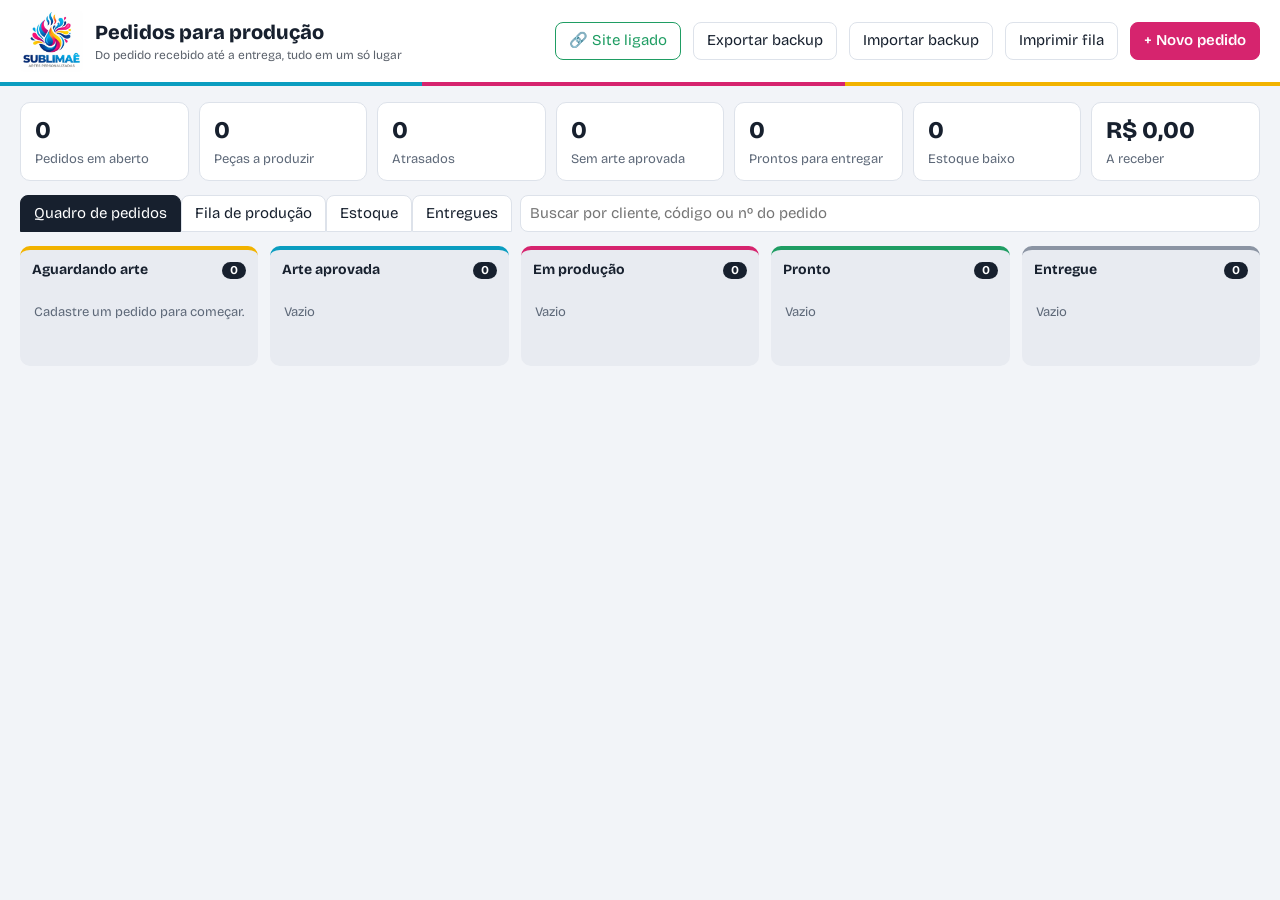
==== sublimae-producao.html @ 33b92697 "Add files via upload" ====
<!DOCTYPE html>
<html lang="pt-BR">
<head>
<meta charset="utf-8">
<meta name="viewport" content="width=device-width, initial-scale=1">
<title>Sublimaê • Pedidos para produção</title>
<link href="https://fonts.googleapis.com/css2?family=Bricolage+Grotesque:wght@400;600;800&display=swap" rel="stylesheet">
<style>
:root{--ink:#17202e;--mut:#5d6878;--bg:#f2f4f8;--card:#fff;--line:#dde2ea;--mag:#d6246e;--cya:#0b9dc0;--yel:#f2b300;--grn:#1f9d63;--red:#d33a2c;--r:10px}
*{box-sizing:border-box}
body{margin:0;font:15px/1.45 "Bricolage Grotesque",system-ui,sans-serif;background:var(--bg);color:var(--ink)}
header{background:#fff;color:var(--ink);padding:10px 20px;display:flex;flex-wrap:wrap;gap:12px;align-items:center;border-bottom:4px solid;border-image:linear-gradient(90deg,var(--cya) 33%,var(--mag) 33% 66%,var(--yel) 66%) 1}
header h1{margin:0;font-size:20px;font-weight:800;flex:1;min-width:200px}
header h1 small{display:block;font-weight:400;font-size:12px;opacity:.7}
button,.btn{font:inherit;cursor:pointer;border:1px solid var(--line);background:#fff;color:var(--ink);border-radius:8px;padding:7px 13px}
button:hover{border-color:var(--ink)}
button:focus-visible,input:focus-visible,select:focus-visible,textarea:focus-visible{outline:2px solid var(--cya);outline-offset:1px}
.pri{background:var(--mag);border-color:var(--mag);color:#fff;font-weight:600}
.pri:hover{background:#b81c5c;border-color:#b81c5c}
main{max-width:1400px;margin:0 auto;padding:16px 20px 60px}
.stats{display:grid;grid-template-columns:repeat(auto-fit,minmax(150px,1fr));gap:10px;margin-bottom:14px}
.stat{background:var(--card);border:1px solid var(--line);border-radius:var(--r);padding:10px 14px}
.stat b{display:block;font-size:24px;font-weight:800}.stat span{color:var(--mut);font-size:13px}
.stat.warn b{color:var(--red)}
.bar{display:flex;flex-wrap:wrap;gap:8px;align-items:center;margin-bottom:14px}
.tabs button{border-radius:8px 8px 0 0}.tabs button.on{background:var(--ink);color:#fff;border-color:var(--ink)}
.bar input[type=search]{flex:1;min-width:180px}
input,select,textarea{font:inherit;padding:7px 9px;border:1px solid var(--line);border-radius:8px;background:#fff;color:var(--ink);width:100%}
.board{display:grid;grid-template-columns:repeat(5,minmax(230px,1fr));gap:12px;overflow-x:auto;padding-bottom:10px;align-items:start}
.col{background:#e8ebf1;border-radius:var(--r);padding:8px;min-height:120px}
.col h2{margin:2px 4px 8px;font-size:14px;display:flex;justify-content:space-between;align-items:center}
.col h2 i{font-style:normal;background:var(--ink);color:#fff;border-radius:99px;padding:0 8px;font-size:12px}
.col[data-s="0"]{border-top:4px solid var(--yel)}.col[data-s="1"]{border-top:4px solid var(--cya)}.col[data-s="2"]{border-top:4px solid var(--mag)}.col[data-s="3"]{border-top:4px solid var(--grn)}.col[data-s="4"]{border-top:4px solid #8b94a3}
.ord{background:var(--card);border:1px solid var(--line);border-radius:8px;padding:10px;margin-bottom:8px}
.ord h3{margin:0 0 2px;font-size:15px;display:flex;justify-content:space-between;gap:6px}
.ord .n{color:var(--mut);font-weight:400;font-size:12px}
.ord ul{margin:6px 0;padding-left:16px;font-size:13px}.ord li em{color:var(--mut);font-style:normal}
.tag{display:inline-block;font-size:12px;border-radius:6px;padding:1px 7px;background:#eef1f6;margin-right:4px}
.tag.late{background:#fde4e1;color:var(--red);font-weight:600}.tag.soon{background:#fff3cc;color:#8a6500}.tag.ok{background:#dff3e8;color:#17724a}
.acts{display:flex;gap:5px;flex-wrap:wrap;margin-top:8px}.acts button{padding:3px 9px;font-size:13px}
table{width:100%;border-collapse:collapse;background:#fff;border:1px solid var(--line);border-radius:var(--r);overflow:hidden}
th,td{text-align:left;padding:8px 10px;border-bottom:1px solid var(--line);vertical-align:top;font-size:14px}
th{background:#e8ebf1;font-weight:600}
.tw{overflow-x:auto}
dialog{border:0;border-radius:14px;padding:0;width:min(860px,96vw);max-height:94vh;box-shadow:0 20px 60px #0006}
dialog::backdrop{background:#0008}
.mh{padding:14px 18px;border-bottom:1px solid var(--line);display:flex;justify-content:space-between;align-items:center;position:sticky;top:0;background:#fff;z-index:1}
.mh h2{margin:0;font-size:18px}
.mb{padding:14px 18px;display:grid;gap:12px}
.g{display:grid;grid-template-columns:repeat(auto-fit,minmax(170px,1fr));gap:10px}
label{font-size:13px;color:var(--mut);display:block}
.it{display:grid;grid-template-columns:2fr 1.2fr 70px 90px 2fr 34px;gap:6px;margin-bottom:6px}
.it .x{padding:0;color:var(--red)}
.tot{display:flex;flex-wrap:wrap;gap:16px;justify-content:flex-end;font-size:15px;align-items:center}.tot b{font-size:20px}
.mf{padding:12px 18px;border-top:1px solid var(--line);display:flex;gap:8px;justify-content:flex-end;position:sticky;bottom:0;background:#fff}
.empty{color:var(--mut);padding:14px 6px;font-size:13px}
.ar{border:1px solid var(--line);border-radius:10px;padding:12px;display:grid;gap:10px;background:#fafbfd}
.arl{display:grid;grid-template-columns:repeat(auto-fill,minmax(230px,1fr));gap:8px}
.ai{display:grid;grid-template-columns:64px 1fr auto;gap:8px;align-items:center;border:1px solid var(--line);border-radius:8px;padding:6px;background:#fff}
.ai img,.ai .pdf{width:64px;height:64px;object-fit:cover;border-radius:6px;cursor:zoom-in;background:#eef1f6}
.ai small{color:var(--mut);display:block;overflow:hidden;text-overflow:ellipsis;white-space:nowrap;font-size:12px}
.th{display:flex;gap:4px;flex-wrap:wrap;margin:4px 0;align-items:center}
.th img{object-fit:cover;border-radius:5px;border:1px solid var(--line);cursor:zoom-in;background:#eef1f6}
.pdf{display:inline-flex;align-items:center;justify-content:center;font-size:11px;font-weight:600;background:#eef1f6;border-radius:5px;width:40px;height:40px;cursor:pointer}
img[data-art]:not([src]){visibility:hidden}
.fa{display:flex;flex-wrap:wrap;gap:8px;margin:8px 0}.fa figure{margin:0;width:48%}.fa img{max-width:100%;max-height:85mm;border:1px solid #999}.fa figcaption{font-size:12px}
#toast{inset:auto 16px 16px auto;margin:0;border:0;background:var(--ink);color:#fff;padding:10px 14px;border-radius:8px;max-width:min(380px,90vw)}
#lb{width:min(1000px,96vw)}
.sh{margin:18px 0 8px;font-size:16px}td select,td input{min-width:80px}td .tag{white-space:nowrap}
.logo{height:62px;width:auto;border-radius:6px}
.steps{display:flex;flex-wrap:wrap;gap:6px}
.steps button{flex:1;min-width:125px;font-size:13px;border-radius:99px;padding:6px 10px}
.steps button.past{background:#eaf6ef;border-color:var(--grn)}
.steps button.on{color:#fff;font-weight:600}
.steps button[data-s="0"].on{background:var(--yel);border-color:var(--yel);color:var(--ink)}
.steps button[data-s="1"].on{background:var(--cya);border-color:var(--cya)}
.steps button[data-s="2"].on{background:var(--mag);border-color:var(--mag)}
.steps button[data-s="3"].on{background:var(--grn);border-color:var(--grn)}
.steps button[data-s="4"].on{background:#5d6878;border-color:#5d6878}
.dots{display:flex;gap:3px;margin:5px 0}.dots i{flex:1;height:4px;border-radius:2px;background:var(--line)}.dots i.f{background:var(--cya)}
#sheet{display:none}
@media(max-width:700px){.it{grid-template-columns:1fr 1fr}.it .p,.it .o{grid-column:1/-1}}
@media print{body>*:not(#sheet){display:none!important}#sheet{display:block;padding:0;color:#000}#sheet h1{font-size:20px;margin:0 0 4px}#sheet table{font-size:13px}.pg{page-break-after:always;padding:6mm}.pg:last-child{page-break-after:auto}}
@media(prefers-reduced-motion:reduce){*{transition:none!important}}
.sp{display:inline-flex;align-items:center;gap:8px}.sp img{width:38px;height:38px;object-fit:cover;border-radius:6px;border:1px solid var(--line)}
.fpf{width:42px;height:42px;object-fit:cover;border-radius:4px;vertical-align:middle;margin-right:6px}
#bSite.on{border-color:var(--grn);color:var(--grn)}#bSite.off{border-color:var(--yel)}
.recw{background:#e8ebf1;border-radius:10px;padding:10px;text-align:center}.recw canvas{max-width:100%;height:auto;box-shadow:0 2px 10px #0002;border-radius:6px;background:#fff}
</style>
</head>
<body>
<header>
  <img class="logo" alt="Sublimaê – Artes Personalizadas" src="[data-uri]">
  <h1>Pedidos para produção<small>Do pedido recebido até a entrega, tudo em um só lugar</small></h1>
  <button id="bSite" title="Ligação com o catálogo do site">🔗 Site</button>
  <button id="bBackup">Exportar backup</button>
  <button id="bImport">Importar backup</button>
  <button id="bPrintQ">Imprimir fila</button>
  <button class="pri" id="bNew">+ Novo pedido</button>
  <input type="file" id="file" accept="application/json" hidden>
</header>
<main>
  <section class="stats" id="stats"></section>
  <div class="bar">
    <div class="tabs"><button data-t="q" class="on">Quadro de pedidos</button><button data-t="f">Fila de produção</button><button data-t="e">Estoque</button><button data-t="h">Entregues</button></div>
    <input type="search" id="busca" placeholder="Buscar por cliente, código ou nº do pedido">
  </div>
  <div id="view"></div>
</main>

<dialog id="dlg">
  <form id="frm" method="dialog">
    <div class="mh"><h2 id="dt">Novo pedido</h2><button type="button" id="bClose">Fechar</button></div>
    <div class="mb">
      <div><label>Etapa do pedido: ao selecionar, o quadro é atualizado na hora</label><div class="steps" id="etapas"></div>
        <div class="empty" style="padding:4px 0 0">“Arte aprovada” exige a validação do cliente; “Em produção” baixa o material do estoque; “Entregue” encerra o pedido (ele fica na última coluna do quadro e na aba Entregues).</div></div>
      <details id="paste"><summary style="cursor:pointer;color:var(--cya);font-weight:600">Colar pedido recebido pelo WhatsApp (preenche os itens automaticamente)</summary>
        <textarea id="ptxt" rows="4" placeholder="Cole aqui a mensagem do pedido. Linhas com códigos como CAN-001 ou AZU-003 viram itens; 2x ou x2 define a quantidade."></textarea>
        <button type="button" id="bParse" style="margin-top:6px">Ler mensagem</button></details>
      <div class="g">
        <div><label>Cliente *</label><input id="cli" required></div>
        <div><label>WhatsApp</label><input id="tel" inputmode="tel" placeholder="71 9...."></div>
        <div><label>Origem</label><select id="ori"><option>WhatsApp</option><option>Site</option><option>Instagram</option><option>Indicação</option></select></div>
        <div><label>Prazo de entrega *</label><input id="ent" type="date" required></div>
        <div><label>Retirada ou entrega</label><select id="tip"><option>Retirada</option><option>Entrega</option></select></div>
      </div>
      <div>
        <label>Itens do pedido (digite o código ou nome do catálogo)</label>
        <div id="itens"></div>
        <button type="button" id="bAdd">+ Adicionar item</button>
      </div>
      <div class="g">
        <div><label>Desconto (R$)</label><input id="des" type="number" step=".01" min="0" value="0"></div>
        <div><label>Frete (R$)</label><input id="fre" type="number" step=".01" min="0" value="0"></div>
        <div><label>Sinal / valor já pago (R$)</label><input id="pag" type="number" step=".01" min="0" value="0"></div>
        <div><label>Forma de pagamento</label><select id="for"><option>PIX</option><option>Dinheiro</option><option>Transferência</option><option>Cartão de débito</option><option>Cartão de crédito</option></select></div>
      </div>
      <div class="ar"><div><b>Arte para impressão e validação do cliente</b><div class="empty" style="padding:2px 0">Anexe a arte final (imagem ou PDF); o arquivo original é guardado sem perder qualidade. Se tiver, anexe também o print em que o cliente aprovou.</div></div>
        <div><input type="file" id="artf" accept="image/*,application/pdf" multiple hidden><button type="button" id="bArt">+ Anexar arte</button></div>
        <div class="arl" id="arts"></div>
        <div class="g"><div><label>Situação da validação</label><select id="aps"><option value="pendente">Arte ainda não enviada ao cliente</option><option value="enviada">Enviada, aguardando cliente</option><option value="ajustes">Cliente pediu ajustes</option><option value="aprovada">Aprovada pelo cliente</option><option value="liberada">Liberada sem validação</option></select></div><div><label>Aprovado por</label><input id="app"></div><div><label>Data da aprovação</label><input id="apd" type="date"></div></div>
        <div><label>Ajustes pedidos ou como o cliente confirmou</label><textarea id="apn" rows="2" placeholder="Ex.: cliente respondeu APROVADO no WhatsApp"></textarea></div>
        <div style="display:flex;gap:8px;flex-wrap:wrap"><button type="button" id="bVal">Pedir validação pelo WhatsApp</button><button type="button" id="bOk" class="pri">✓ Cliente aprovou</button></div></div>
      <div><label>Observações de produção (arte, referências, embalagem)</label><textarea id="obs" rows="2"></textarea></div>
      <div class="tot"><span>Subtotal: <b id="tSub">R$ 0,00</b></span><span>Total: <b id="tTot">R$ 0,00</b></span><span>Falta receber: <b id="tRes">R$ 0,00</b></span></div>
    </div>
    <div class="mf"><button type="button" id="bDel" style="margin-right:auto;color:var(--red)" hidden>Excluir pedido</button><button type="button" id="bCancel">Cancelar</button><button class="pri" type="submit">Salvar pedido</button></div>
  </form>
</dialog>
<dialog id="lb"><div class="mh"><h2 id="lbt"></h2><span><a class="btn" id="lbd" download>Baixar arte</a> <button type="button" id="lbx">Fechar</button></span></div><div style="padding:12px;text-align:center"><img id="lbi" alt="" style="max-width:100%;max-height:75vh"></div></dialog>
<div id="toast" popover="manual"></div>
<dialog id="dmov"><form id="fmov" method="dialog"><div class="mh"><h2>Lançar no estoque</h2><button type="button" data-close>Fechar</button></div>
<div class="mb"><div class="g"><div><label>Item</label><select id="mi"></select></div><div><label>Tipo</label><select id="mt2"><option value="entrada">Entrada (compra, reposição)</option><option value="saida">Saída manual (perda, uso)</option><option value="ajuste">Ajuste: informar saldo contado</option></select></div><div><label id="mql">Quantidade</label><input id="mq" type="number" step="any" min="0" required></div></div>
<div><label>Observação (fornecedor, nota, motivo)</label><input id="mn"></div></div>
<div class="mf"><button type="button" data-close>Cancelar</button><button class="pri" type="submit">Lançar</button></div></form></dialog>
<dialog id="dit"><form id="fit" method="dialog"><div class="mh"><h2 id="dit-t">Item de estoque</h2><button type="button" data-close>Fechar</button></div>
<div class="mb"><div class="g"><div><label>Nome do item *</label><input id="inm" required></div><div><label>Unidade</label><input id="iun" value="un" placeholder="un, folha, ml…"></div><div><label>Estoque mínimo (alerta)</label><input id="imn" type="number" step="any" min="0" value="0"></div><div id="isdw"><label>Saldo inicial</label><input id="isd" type="number" step="any" min="0" value="0"></div></div></div>
<div class="mf"><button type="button" id="bDelIt" style="margin-right:auto;color:var(--red)" hidden>Excluir item</button><button type="button" data-close>Cancelar</button><button class="pri" type="submit">Salvar</button></div></form></dialog>
<dialog id="dsite"><form id="fsite" method="dialog"><div class="mh"><h2>Ligação com o catálogo do site</h2><button type="button" data-close>Fechar</button></div>
<div class="mb">
  <p id="site-st" style="margin:0"></p>
  <div><label>Endereço do site do catálogo</label><input id="site-url" type="url" placeholder="https://usuario.github.io/catalogo/">
  <div class="empty" style="padding:4px 0 0">Se este arquivo estiver no mesmo repositório do site (ex.: <b>producao.html</b> ao lado do index.html), deixe em branco: ele encontra o catálogo sozinho.</div></div>
  <div id="site-lista"></div>
</div>
<div class="mf"><button type="button" data-close>Fechar</button><button class="pri" type="submit">Salvar e atualizar agora</button></div></form></dialog>
<dialog id="drec"><div class="mh"><h2 id="rec-t">Recibo</h2><button type="button" data-close>Fechar</button></div>
<div class="mb">
  <div class="recw"><canvas id="rec-c" aria-label="Prévia do recibo"></canvas></div>
  <details id="rec-cfg"><summary style="cursor:pointer;color:var(--cya);font-weight:600">Formas de pagamento e mensagem do recibo (configure uma vez)</summary>
    <div class="g" style="margin-top:8px"><div><label>Chave PIX</label><input id="rc-pix" placeholder="CPF, celular, e-mail ou chave aleatória"></div><div><label>Nome de quem recebe o PIX</label><input id="rc-tit" placeholder="Nome que aparece no banco"></div></div>
    <div><label>Outras formas de pagamento (uma por linha)</label><textarea id="rc-out" rows="3"></textarea></div>
    <div><label>Mensagem no final do recibo</label><input id="rc-msg"></div>
    <button type="button" id="rc-save" style="margin-top:6px">Salvar</button></details>
</div>
<div class="mf" style="flex-wrap:wrap"><button type="button" id="rec-img">Enviar imagem do recibo</button><button type="button" id="rec-pr">Imprimir / PDF</button><button class="pri" type="button" id="rec-wa">Enviar pelo WhatsApp</button></div></dialog>
<datalist id="cat"></datalist>
<div id="sheet"></div>

<script>
const CAT=`CAN-001|Evento Esportivo|40|Canecas
CAN-002|Esquadrão Bahia Masculino|40|Canecas
CAN-003|Esquadrão Bahia Feminino|40|Canecas
CAN-004|Vitória|40|Canecas
CAN-005|Torcedor (Flamengo)|40|Canecas
CAN-006|Evento|40|Canecas
CAN-007|Personalizada com foto|40|Canecas
CAN-008|Caricatura|50|Canecas
CAN-009|Ballet / Dança|40|Canecas
CAN-010|Frase Fé e Força|40|Canecas
CAN-011|Engraçada (gatinha)|40|Canecas
CAN-012|Engraçada (ChatGPT casal)|40|Canecas
CAN-013|Frase Calada Vence|40|Canecas
CAN-014|Gatinha Medicina|40|Canecas
CAN-015|Coleção Evangélica|40|Canecas
CAN-016|Religiosa Cosme e Damião|40|Canecas
CAN-017|Religiosa|40|Canecas
CAN-018|Coleção N. Sra. Aparecida|40|Canecas
CAN-019|N. Sra. Aparecida Floral|40|Canecas
CAN-020|Coleção Orixás|40|Canecas
CAN-021|Nala Personalizada|40|Canecas
CAN-022|Leão Coroa|40|Canecas
CAN-023|Leão Perfil|40|Canecas
CAN-024|Xangô Orixá|40|Canecas
CAN-028|Auxílio Fraterno Luz da Alma|40|Canecas
CAN-029|Coleção Espiritismo|40|Canecas
CAN-030|Divaldo Franco|40|Canecas
CAN-031|LOGO corporativa|40|Canecas
CAN-032|Advocacia Criminalista|40|Canecas
CAN-033|Corporativa Grupo Solução & Cia|40|Canecas
CAN-034|Corporativa UniVida|40|Canecas
CAN-035|Corporativa CliFeliz|40|Canecas
CAN-036|Coleção Natalina|40|Canecas
CAN-037|Profissões|70|Canecas
CAN-038|Kit Corporativo Panetone/Caneca|53|Canecas
CAN-039|Dia das Crianças Polímero|20|Canecas
CAN-040|Aniversário|40|Canecas
CAN-041|Jovem Senhora / Imperial|60|Canecas
CAN-042|Vovô & Vovó Cheguei Interativa|50|Canecas
CAN-043|Homenagem Entes Queridos|40|Canecas
CAN-044|Divertida Boca|50|Canecas
CAN-045|Coleção Mine Canecas|35|Canecas
CAN-049|Outubro Rosa|40|Canecas
CAN-050|Novembro Azul|40|Canecas
CAN-055|Natalina com Globo e Biscoitos|55|Canecas
CAN-056|Personalizada com Kit Presente|50|Canecas
CAN-057|Cesta Sublimes Café da Tarde (sob consulta)|0|Canecas
CAN-058|Xícara com Pires|45|Canecas
CAN-059|Mágica Revelação|60|Canecas
CAN-060|Kit Feliz Aniversário|45|Canecas
AZU-001|Azulejo Interativo Formatura|27|Azulejos|10×30;10×20;15×15;15×15 Relógio;15×20;20×20;20×30;Hexagonal
AZU-002|Azulejo Interativo Religioso|27|Azulejos|10×30;10×20;15×15;15×15 Relógio;15×20;20×20;20×30;Hexagonal
AZU-003|Azulejo Maternidade|27|Azulejos|10×30;10×20;15×15;15×15 Relógio;15×20;20×20;20×30;Hexagonal
AZU-004|Azulejo Ultrassom Morfológico|27|Azulejos|10×30;10×20;15×15;15×15 Relógio;15×20;20×20;20×30;Hexagonal
AZU-005|Azulejo Nascimento|27|Azulejos|10×30;10×20;15×15;15×15 Relógio;15×20;20×20;20×30;Hexagonal
AZU-006|Azulejo Outubro Rosa|27|Azulejos|10×30;10×20;15×15;15×15 Relógio;15×20;20×20;20×30;Hexagonal
AZU-007|Azulejo Studio de Unhas|27|Azulejos|10×30;10×20;15×15;15×15 Relógio;15×20;20×20;20×30;Hexagonal
AZU-008|Placa de porta personalizada|27|Azulejos|15×15;10×20
ECO-001|Ecobag + Necessaire (conjunto)|35|Ecobags
ECO-002|Ecobag + Camiseta (conjunto)|55|Ecobags|Camisa Infantil;Camisa Adulto
CAM-001|Camiseta Religiosa|35|Vestuário|Infantil;Adulto
TOA-001|Toalhas Orixás (kit c/ 10)|36|Toalhas
TOA-002|Toalha Escolar/Comemorativa|14|Toalhas
MOU-001|Mouse Pad|25|Mouse Pad|Quadrado;Redondo;Ergonômico
ALM-001|Almochaveiro (kit c/ 10)|25|Presentes
CHV-001|Chaveiro MDF (kit c/ 10)|25|Chaveiros
CHA-001|Chaveiro Acrílico (kit c/ 10)|35|Chaveiros
QBC-001|Quebra-Cabeça com foto|15|Presentes|12 peças;60 peças
PLA-001|Placa Decorativa Infantil 20 cm|30|Presentes
BODY-001|Body Infantil|40|Vestuário|P;M;G
QDR-001|Quadro com foto 10×10|22|Presentes
CANETA-001|Canetas por profissão (kit c/ 10)|30|Papelaria`.split("\n").map(l=>{const a=l.split("|");return{cod:a[0],nome:a[1],preco:+a[2],cat:a[3],vars:a[4]||""}});
const ST=["Aguardando arte","Arte aprovada","Em produção","Pronto","Entregue"];
const KEY="sublimae_producao_v1";
let D={seq:0,pedidos:[]},edit=null,tab="q";
try{const s=localStorage.getItem(KEY);if(s)D=JSON.parse(s)}catch(e){}
const $=id=>document.getElementById(id),R=n=>"R$ "+(+n||0).toFixed(2).replace(".",","),E=s=>String(s??"").replace(/[&<>"]/g,c=>({"&":"&amp;","<":"&lt;",">":"&gt;",'"':"&quot;"}[c]));
const save=()=>{try{localStorage.setItem(KEY,JSON.stringify(D))}catch(e){}};
const today=()=>{const d=new Date();return new Date(d.getFullYear(),d.getMonth(),d.getDate())};
const dt=s=>{const[a,b,c]=s.split("-");return new Date(+a,b-1,+c)};
const fd=s=>s?s.split("-").reverse().join("/"):"—";
const sub=p=>p.itens.reduce((t,i)=>t+i.qtd*i.preco,0), tot=p=>Math.max(0,sub(p)-(+p.desconto||0)+(+p.frete||0)), res=p=>Math.max(0,tot(p)-(+p.pago||0));
const pecas=p=>p.itens.reduce((t,i)=>t+i.qtd,0);
function prazo(p){if(p.status>=3)return{c:"ok",t:"Prazo "+fd(p.entrega)};const d=Math.round((dt(p.entrega)-today())/864e5);
 return d<0?{c:"late",t:"Atrasado "+(-d)+"d • "+fd(p.entrega)}:d<=2?{c:"soon",t:(d==0?"Hoje":d==1?"Amanhã":"Em 2 dias")+" • "+fd(p.entrega)}:{c:"",t:fd(p.entrega)}}
const listaCat=()=>{$("cat").innerHTML=CAT.filter(c=>!c.removido).map(c=>`<option value="${c.cod} · ${E(c.nome)}">`).join("")};listaCat();

function stats(){const ab=D.pedidos.filter(p=>p.status<4),pr=ab.filter(p=>p.status<3);
 const at=ab.filter(p=>p.status<3&&dt(p.entrega)<today()).length,sa=pr.filter(p=>!liberado(p)).length,bx=D.est.itens.filter(i=>i.saldo<0||(i.min>0&&i.saldo<=i.min)).length;
 $("stats").innerHTML=[["Pedidos em aberto",ab.length,""],["Peças a produzir",pr.reduce((t,p)=>t+pecas(p),0),""],["Atrasados",at,at?"warn":""],["Sem arte aprovada",sa,""],["Prontos para entregar",ab.filter(p=>p.status==3).length,""],["Estoque baixo",bx,bx?"warn":""],["A receber",R(ab.reduce((t,p)=>t+res(p),0)),""]]
 .map(s=>`<div class="stat ${s[2]}"><b>${s[1]}</b><span>${s[0]}</span></div>`).join("")}

function match(p){const q=$("busca").value.trim().toLowerCase();if(!q)return true;
 return (p.cliente+" "+p.num+" "+p.itens.map(i=>i.cod+" "+i.nome).join(" ")).toLowerCase().includes(q)}

function card(p){const z=prazo(p);
 return `<div class="ord"><h3><span>${E(p.cliente)}</span><span class="n">#${p.num}</span></h3>
 <div class="dots" title="${ST[p.status]}">${ST.map((x,k)=>`<i class="${k<=p.status?"f":""}"></i>`).join("")}</div>
 <span class="tag ${z.c}">${z.t}</span><span class="tag">${p.tipo}</span>${apTag(p)}${bxTag(p)}${res(p)>0?`<span class="tag">Falta ${R(res(p))}</span>`:`<span class="tag ok">Pago</span>`}${p.recibo?`<span class="tag ok">Recibo enviado</span>`:""}
 <ul>${p.itens.map(i=>`<li>${i.qtd}× ${E(i.nome)} <em>${E(i.cod)}${i.var?" • "+E(i.var):""}</em>${i.obs?`<br><em>${E(i.obs)}</em>`:""}</li>`).join("")}</ul>
 ${p.obs?`<div class="empty" style="padding:0 0 4px">${E(p.obs)}</div>`:""}${thumbs(p)}
 <div class="acts">${p.status>0?`<button data-a="back" data-id="${p.id}" title="Voltar etapa">←</button>`:""}${p.status<4?`<button class="pri" data-a="next" data-id="${p.id}">${["Arte aprovada","Iniciar produção","Marcar pronto","Entregue",""][p.status]}</button>`:""}
 ${aprBtns(p)}${bxBtn(p)}<button data-a="edit" data-id="${p.id}">Editar</button><button data-a="print" data-id="${p.id}">Ficha</button>${p.status>=3?`<button data-a="rec" data-id="${p.id}">🧾 Recibo</button>`:""}${p.tel?`<button data-a="wa" data-id="${p.id}">WhatsApp</button>`:""}</div></div>`}

function queue(){const m={};
 D.pedidos.filter(p=>p.status<3).forEach(p=>p.itens.forEach(i=>{const k=i.cod+"|"+i.var;(m[k]=m[k]||{i,q:0,ps:[]});m[k].q+=i.qtd;m[k].ps.push({p,i})}));
 return Object.values(m).sort((a,b)=>a.i.cod.localeCompare(b.i.cod));}
function queueHtml(){const q=queue();if(!q.length)return `<div class="empty">Nenhum item aguardando produção.</div>`;
 return `<div class="tw"><table><tr><th>Código</th><th>Produto</th><th>Variação</th><th>Qtd total</th><th>Pedidos (prazo), arte e aprovação</th></tr>`+
 q.map(r=>`<tr><td>${r.i.cod}</td><td>${E(r.i.nome)}</td><td>${E(r.i.var)||"—"}</td><td><b>${r.q}</b></td><td>${r.ps.sort((a,b)=>a.p.entrega.localeCompare(b.p.entrega)).map(x=>`#${x.p.num} ${E(x.p.cliente)} (${fd(x.p.entrega)}) ${x.i.qtd}×${x.i.obs?` — ${E(x.i.obs)}`:""} <small>[${ST[x.p.status]}]</small> ${liberado(x.p)?"✓ arte aprovada":"⚠ sem aprovação"}${thumbs(x.p,34)}`).join("<br>")}</td></tr>`).join("")+`</table></div>`}

function render(){setTimeout(()=>hydrate(),0);stats();document.querySelectorAll(".tabs button").forEach(b=>b.classList.toggle("on",b.dataset.t==tab));const v=$("view");
 if(tab=="e"){v.innerHTML=estHtml();return}
 if(tab=="f"){v.innerHTML=queueHtml();return}
 if(tab=="h"){const l=D.pedidos.filter(p=>p.status==4&&match(p));v.innerHTML=l.length?`<div class="board" style="grid-template-columns:repeat(auto-fill,minmax(250px,1fr))">${l.map(card).join("")}</div>`:`<div class="empty">Nenhum pedido entregue ainda.</div>`;return}
 v.innerHTML=`<div class="board">`+ST.map((s,k)=>{const l=D.pedidos.filter(p=>p.status==k&&match(p)).sort((a,b)=>k==4?b.entrega.localeCompare(a.entrega):a.entrega.localeCompare(b.entrega));
 return `<div class="col" data-s="${k}"><h2>${s}<i>${l.length}</i></h2>${(k==4?l.slice(0,10):l).map(card).join("")||`<div class="empty">${k==0?"Cadastre um pedido para começar.":"Vazio"}</div>`}${k==4&&l.length>10?`<div class="empty">Mostrando os 10 mais recentes. Veja todos na aba Entregues.</div>`:""}</div>`}).join("")+`</div>`}

function row(it={}){const d=document.createElement("div");d.className="it";
 d.innerHTML=`<input class="p" list="cat" placeholder="Código ou nome (ex.: CAN-020)" value="${E(it.cod?it.cod+" · "+it.nome:"")}"><input class="v" placeholder="Tamanho / variação" value="${E(it.var||"")}"><input class="q" type="number" min="1" value="${it.qtd||1}" title="Quantidade"><input class="pr" type="number" step=".01" min="0" value="${it.preco??""}" title="Preço unitário"><input class="o" placeholder="Nome, frase, foto, cores, arte…" value="${E(it.obs||"")}"><button type="button" class="x" title="Remover">×</button>`;
 d._cod=it.cod||"";d._nome=it.nome||"";$("itens").appendChild(d);return d}
$("itens").addEventListener("input",e=>{const r=e.target.closest(".it");if(!r)return;
 if(e.target.classList.contains("p")){const c=CAT.find(c=>e.target.value.startsWith(c.cod));
  if(c){r._cod=c.cod;r._nome=c.nome;r.querySelector(".pr").value=c.preco;r.querySelector(".v").placeholder=c.vars?"Opções: "+c.vars.split(";").join(" / "):"Tamanho / variação"}
  else{r._cod="";r._nome=e.target.value}}calc()});
$("itens").addEventListener("click",e=>{if(e.target.classList.contains("x")){e.target.closest(".it").remove();calc()}});
function lerItens(){return [...document.querySelectorAll(".it")].map(r=>({cod:r._cod||"",nome:r._nome||r.querySelector(".p").value.trim(),var:r.querySelector(".v").value.trim(),qtd:+r.querySelector(".q").value||1,preco:+r.querySelector(".pr").value||0,obs:r.querySelector(".o").value.trim()})).filter(i=>i.nome)}
function calc(){const it=lerItens(),s=it.reduce((t,i)=>t+i.qtd*i.preco,0),t=Math.max(0,s-(+$("des").value||0)+(+$("fre").value||0));
 $("tSub").textContent=R(s);$("tTot").textContent=R(t);$("tRes").textContent=R(Math.max(0,t-(+$("pag").value||0)))}
["des","fre","pag"].forEach(i=>$(i).addEventListener("input",calc));

function open_(p){edit=p||null;$("dt").textContent=p?"Pedido #"+p.num:"Novo pedido";$("bDel").hidden=!p;$("itens").innerHTML="";$("ptxt").value="";$("paste").open=false;
 const q=p||{cliente:"",tel:"",origem:"WhatsApp",entrega:"",tipo:"Retirada",itens:[{}],desconto:0,frete:0,pago:0,forma:"PIX",obs:""};
 $("cli").value=q.cliente;$("tel").value=q.tel;$("ori").value=q.origem;$("ent").value=q.entrega;$("tip").value=q.tipo;$("des").value=q.desconto;$("fre").value=q.frete||0;$("pag").value=q.pago;$("for").value=q.forma;$("obs").value=q.obs;
 q.itens.forEach(row);calc();curArts=(q.artes||[]).map(a=>({...a}));novos=[];remov=[];salvo=false;const ap=q.aprov||{estado:"pendente"};$("aps").value=ap.estado;$("app").value=ap.por||"";$("apd").value=ap.data||"";$("apn").value=ap.nota||"";renderArts();etapaSel=0;renderEtapas();$("dlg").showModal()}
$("bAdd").onclick=()=>row();$("bNew").onclick=()=>open_();$("bClose").onclick=$("bCancel").onclick=()=>$("dlg").close();
$("frm").addEventListener("submit",e=>{const it=lerItens();if(!it.length){e.preventDefault();alert("Adicione ao menos um item ao pedido.");return}
 const o=edit||{id:Date.now(),num:++D.seq,status:0,criado:new Date().toISOString()};const oldIt=edit?JSON.stringify(edit.itens.map(i=>[i.cod,i.var,i.qtd])):"";
 Object.assign(o,{cliente:$("cli").value.trim(),tel:$("tel").value.trim(),origem:$("ori").value,entrega:$("ent").value,tipo:$("tip").value,itens:it,desconto:+$("des").value||0,frete:+$("fre").value||0,pago:+$("pag").value||0,forma:$("for").value,obs:$("obs").value.trim()});
 const ant=(o.artes||[]).map(a=>a.id).join(),novo=curArts.map(a=>a.id).join();
 o.artes=curArts;let ap={estado:$("aps").value,por:$("app").value.trim(),data:$("apd").value,nota:$("apn").value.trim()};
 if(ap.estado=="aprovada"&&!ap.data)ap.data=hoje();
 if(edit&&ant!==novo&&o.aprov&&liberado(o)&&ap.estado==o.aprov.estado){ap={estado:"pendente",por:"",data:"",nota:"Arte alterada após a aprovação: pedir nova validação."};if(o.status==1)o.status=0;setTimeout(()=>toast("A arte foi alterada: a aprovação do cliente foi reiniciada."),300)}
 if(edit&&o.baixa&&oldIt!==JSON.stringify(o.itens.map(i=>[i.cod,i.var,i.qtd]))){estornar(o);if(o.status>=2)baixar(o,true);setTimeout(()=>toast("Itens alterados: a baixa do estoque foi recalculada."),300)}
 o.aprov=ap;remov.forEach(id=>idb("readwrite",s=>s.delete(id)));salvo=true;
 if(!edit)D.pedidos.push(o);save();render();if(!edit&&etapaSel>0)setEtapa(o,etapaSel)});
$("bDel").onclick=()=>{if(edit&&confirm("Excluir o pedido #"+edit.num+"? Essa ação não pode ser desfeita.")){if(edit.baixa&&confirm("Devolver ao estoque o material já baixado deste pedido?"))estornar(edit);(edit.artes||[]).forEach(a=>idb("readwrite",s=>s.delete(a.id)));D.pedidos=D.pedidos.filter(p=>p!==edit);save();$("dlg").close();render()}};

$("bParse").onclick=()=>{const t=$("ptxt").value;let n=0;
 const cm=t.match(/(?:cliente|nome)\s*:\s*(.+)/i)||t.match(/Aqui é ([^.\n]+)/i);if(cm&&!$("cli").value)$("cli").value=cm[1].trim();
 document.querySelectorAll(".it").forEach(r=>{if(!r.querySelector(".p").value)r.remove()});
 t.split(/\n/).forEach(l=>{const m=l.match(/\b([A-Z]{3,6}-\d{3})\b/);if(!m)return;const c=CAT.find(c=>c.cod==m[1]);if(!c)return;
  const q=l.match(/(\d+)\s*[xX×]\s/)||l.match(/[xX×]\s*(\d+)\b/)||l.match(/qtd\.?:?\s*(\d+)/i);
  const r=row({cod:c.cod,nome:c.nome,preco:c.preco,qtd:q?+q[1]:1,obs:l.replace(m[1],"").replace(/R\$\s*[\d.,]+/g,"").replace(/[•\-–—|]+/g," ").replace(/\s+/g," ").trim().slice(0,90)});
  r.querySelector(".v").placeholder=c.vars?"Opções: "+c.vars.split(";").join(" / "):"Tamanho / variação";n++});
 calc();alert(n?n+" item(ns) adicionado(s). Confira variações, quantidades e detalhes da arte.":"Nenhum código de produto encontrado na mensagem.")};

function wa(p){const d=p.tel.replace(/\D/g,"");const n=d.length<=11?"55"+d:d;
 const msg={0:"estamos aguardando a arte/detalhes para começar",1:"sua arte foi aprovada e entra na fila de produção",2:"seu pedido está em produção",3:"seu pedido está pronto! Combinamos a "+(p.tipo=="Entrega"?"entrega":"retirada")+"?",4:"obrigada pela preferência! "}[p.status];
 window.open("https://wa.me/"+n+"?text="+encodeURIComponent(`Olá, ${p.cliente}! Aqui é da Sublimaê. Pedido #${p.num}: ${msg}${p.status==3&&res(p)>0?` Falta pagar ${R(res(p))}.`:""}`),"_blank")}
function ficha(p){return `<div class="pg"><div style="display:flex;align-items:center;gap:10px"><img src="${LG()}" style="height:48px" alt=""><h1>Ficha de produção #${p.num}</h1></div><p><b>${E(p.cliente)}</b> ${E(p.tel)} • ${p.tipo} em <b>${fd(p.entrega)}</b> • Etapa: ${ST[p.status]}</p>
 <table><tr><th>Qtd</th><th>Código</th><th>Produto</th><th>Variação</th><th>Arte / personalização</th><th>✓</th></tr>${p.itens.map(i=>`<tr><td>${i.qtd}</td><td>${E(i.cod)}</td><td>${fotoCat(i.cod)?`<img class="fpf" src="${E(fotoCat(i.cod))}" alt="">`:""}${E(i.nome)}</td><td>${E(i.var)}</td><td>${E(i.obs)}</td><td>☐</td></tr>`).join("")}</table>
 ${fichaArts(p)}<p>Observações: ${E(p.obs)||"—"}</p><p>Total ${R(tot(p))} • Pago ${R(p.pago)} • <b>Falta ${R(res(p))}</b> (${E(p.forma)})</p></div>`}
async function imprimir(h){$("sheet").innerHTML=h;await hydrate($("sheet"));window.print()}
$("bPrintQ").onclick=()=>imprimir(`<div class="pg"><div style="display:flex;align-items:center;gap:10px"><img src="${LG()}" style="height:48px" alt=""><h1>Fila de produção • ${new Date().toLocaleDateString("pt-BR")}</h1></div>${queueHtml()}</div>`);

document.addEventListener("click",e=>{const lb=e.target.closest("[data-lb]");if(lb){abrirArte(lb.dataset.lb);return}const b=e.target.closest("[data-a]");if(b){const p=D.pedidos.find(x=>x.id==b.dataset.id);if(!p)return;const a=b.dataset.a;
 if(a=="next")avancar(p);else if(a=="apr")aprovar(p);else if(a=="val")pedirVal(p);else if(a=="back")voltar(p);else if(a=="bx"){if(baixar(p)){save();render()}}else if(a=="edit")open_(p);else if(a=="print")imprimir(ficha(p));else if(a=="wa")wa(p);else if(a=="rec")abrirRecibo(p);return}
 const t=e.target.closest(".tabs button");if(t){tab=t.dataset.t;render()}});
$("busca").addEventListener("input",render);
$("bBackup").onclick=async()=>{const imgs={};for(const p of D.pedidos)for(const a of p.artes||[]){const b=await idb("readonly",s=>s.get(a.id));if(b)imgs[a.id]=await new Promise(ok=>{const r=new FileReader();r.onload=()=>ok(r.result);r.readAsDataURL(b)})}
const x=document.createElement("a");x.href=URL.createObjectURL(new Blob([JSON.stringify({...D,imgs})],{type:"application/json"}));x.download="sublimae-pedidos-"+new Date().toISOString().slice(0,10)+".json";x.click()};
$("bImport").onclick=()=>$("file").click();
$("file").onchange=e=>{const f=e.target.files[0];if(!f)return;const r=new FileReader();r.onload=async()=>{try{const j=JSON.parse(r.result);if(!Array.isArray(j.pedidos))throw 0;if(confirm("Substituir os dados atuais pelo backup ("+j.pedidos.length+" pedidos)?")){for(const id in(j.imgs||{})){const m=j.imgs[id].match(/^data:([^;]*);base64,(.*)$/),bin=atob(m[2]),u=new Uint8Array(bin.length);for(let k=0;k<bin.length;k++)u[k]=bin.charCodeAt(k);await idb("readwrite",s=>s.put(new Blob([u],{type:m[1]}),id));delete U[id]}delete j.imgs;D=j;ensureEst();save();render()}}catch(x){alert("Arquivo de backup inválido.")}};r.readAsText(f);e.target.value=""};
/* ===== Arte e validação do cliente ===== */
let curArts=[],novos=[],remov=[],salvo=false;const U={};
const hoje=()=>{const d=new Date();return d.getFullYear()+"-"+String(d.getMonth()+1).padStart(2,"0")+"-"+String(d.getDate()).padStart(2,"0")};
let _db;const db=()=>_db||(_db=new Promise((ok,no)=>{const r=indexedDB.open("sublimae_artes",1);r.onupgradeneeded=()=>r.result.createObjectStore("a");r.onsuccess=()=>ok(r.result);r.onerror=()=>no(r.error)}));
const idb=async(m,f)=>{const d=await db();return new Promise((ok,no)=>{const t=d.transaction("a",m),q=f(t.objectStore("a"));t.oncomplete=()=>ok(q&&q.result);t.onerror=()=>no(t.error)})};
async function url(id){if(!U[id]){const b=await idb("readonly",s=>s.get(id));if(b)U[id]=URL.createObjectURL(b)}return U[id]}
function hydrate(root=document){return Promise.all([...root.querySelectorAll("img[data-art]")].map(async i=>{try{i.src=await url(i.dataset.art);await i.decode()}catch(e){}}))}
function toast(t){const e=$("toast");e.textContent=t;try{e.showPopover()}catch(x){}clearTimeout(toast.t);toast.t=setTimeout(()=>{try{e.hidePopover()}catch(x){}},6000)}
const liberado=p=>{const e=p.aprov&&p.aprov.estado;return e=="aprovada"||e=="liberada"};
function thumbs(p,s=46){const a=p.artes||[];if(!a.length)return"";return `<span class="th">`+a.slice(0,4).map(x=>x.tipo=="application/pdf"?`<span class="pdf" data-lb="${x.id}" title="${E(x.nome)}">PDF</span>`:`<img data-art="${x.id}" data-lb="${x.id}" alt="${E(x.nome)}" title="${E(x.nome)}" style="width:${s}px;height:${s}px">`).join("")+(a.length>4?`<small>+${a.length-4}</small>`:"")+`</span>`}
function apTag(p){if(p.status>=3)return"";const e=(p.aprov&&p.aprov.estado)||"pendente",n=(p.artes||[]).length;
 if(!n&&e=="pendente")return `<span class="tag soon">Sem arte anexada</span>`;
 const m={pendente:["soon","Arte não enviada ao cliente"],enviada:["soon","Aguardando cliente"],ajustes:["late","Cliente pediu ajustes"],aprovada:["ok","✓ Arte aprovada"],liberada:["","Liberada sem validação"]}[e];return `<span class="tag ${m[0]}">${m[1]}</span>`}
function aprBtns(p){if(p.status>=2||liberado(p)||!(p.artes||[]).length)return"";return `<button data-a="val" data-id="${p.id}">Pedir validação</button><button data-a="apr" data-id="${p.id}">✓ Cliente aprovou</button>`}
function avancar(p){if(proximo(p)){save();render()}}
function proximo(p){if(p.status<2&&!liberado(p)){const n=(p.artes||[]).length;
 if(!confirm(n?"O cliente ainda não validou a arte deste pedido.\n\nLiberar para produção mesmo assim?":"Este pedido não tem arte anexada nem validação do cliente.\n\nLiberar para produção mesmo assim?"))return false;
 p.aprov={estado:"liberada",por:"",data:hoje(),nota:"Liberada sem validação do cliente."}}
 if(p.status==1&&!p.baixa&&!baixar(p))return false;
 p.status++;return true}
function aprovar(p){p.aprov={estado:"aprovada",por:p.cliente,data:hoje(),nota:(p.aprov&&p.aprov.nota)||""};save();render();toast("Aprovação do cliente registrada.")}
function waVal(cli,tel,num){const d=tel.replace(/\D/g,"");if(!d){toast("Informe o WhatsApp do cliente para pedir a validação.");return false}
 window.open("https://wa.me/"+(d.length<=11?"55"+d:d)+"?text="+encodeURIComponent(`Olá, ${cli}! Segue a arte${num?" do pedido #"+num:""} para a sua validação. Confira nomes, frases, cores e fotos. Responda *APROVADO* para liberarmos a impressão ou nos diga os ajustes. Depois da aprovação não conseguimos alterar a arte.`),"_blank");
 toast("A imagem não vai pelo link: clique na miniatura, use Baixar arte e anexe na conversa.");return true}
function pedirVal(p){if(!waVal(p.cliente,p.tel||"",p.num))return;if(!p.aprov||["pendente","ajustes"].includes(p.aprov.estado)){p.aprov={estado:"enviada",por:"",data:"",nota:""};save();render()}}
$("bVal").onclick=()=>{if(waVal($("cli").value.trim()||"cliente",$("tel").value,edit&&edit.num)&&["pendente","ajustes"].includes($("aps").value))$("aps").value="enviada"};
$("bOk").onclick=()=>{$("aps").value="aprovada";if(!$("apd").value)$("apd").value=hoje();if(!$("app").value)$("app").value=$("cli").value};
function findArt(id){for(const p of D.pedidos)for(const a of p.artes||[])if(a.id==id)return a;return curArts.find(a=>a.id==id)}
async function abrirArte(id){const a=findArt(id);if(!a)return;const u=await url(id);if(!u){toast("Arquivo da arte não encontrado neste navegador.");return}
 if(a.tipo=="application/pdf"){window.open(u,"_blank");return}
 $("lbt").textContent=a.nome;$("lbi").src=u;$("lbd").href=u;$("lbd").download=a.arq||a.nome;$("lb").showModal()}
$("lbx").onclick=()=>$("lb").close();
function renderArts(){$("arts").innerHTML=curArts.length?curArts.map((a,i)=>`<div class="ai">${a.tipo=="application/pdf"?`<span class="pdf" data-lb="${a.id}">PDF</span>`:`<img data-art="${a.id}" data-lb="${a.id}" alt="">`}<div><input data-i="${i}" value="${E(a.nome)}" aria-label="Descrição da arte"><small>${E(a.arq||"")}</small></div><button type="button" data-rm="${i}" title="Remover arte" style="color:var(--red)">×</button></div>`).join(""):`<div class="empty">Nenhuma arte anexada.</div>`;hydrate()}
$("bArt").onclick=()=>$("artf").click();
$("artf").onchange=async e=>{for(const f of e.target.files){if(!/^image\/|^application\/pdf$/.test(f.type)){toast("Formato não aceito: "+f.name+". Use imagem ou PDF.");continue}
 const id="a"+Date.now()+Math.random().toString(36).slice(2,6);
 try{await idb("readwrite",s=>s.put(f,id))}catch(x){toast("Não foi possível guardar a arte neste navegador.");continue}
 curArts.push({id,nome:f.name.replace(/\.[^.]+$/,""),arq:f.name,tipo:f.type});novos.push(id)}e.target.value="";renderArts()};
$("arts").addEventListener("input",e=>{if(e.target.dataset.i!=null)curArts[e.target.dataset.i].nome=e.target.value});
$("arts").addEventListener("click",e=>{const b=e.target.closest("[data-rm]");if(!b)return;const a=curArts.splice(+b.dataset.rm,1)[0];
 if(novos.includes(a.id)){novos=novos.filter(x=>x!=a.id);idb("readwrite",s=>s.delete(a.id))}else remov.push(a.id);renderArts()});
$("dlg").addEventListener("close",()=>{if(!salvo)novos.forEach(id=>idb("readwrite",s=>s.delete(id)))});
const APL={pendente:"Arte ainda não enviada ao cliente",enviada:"Enviada, aguardando cliente",ajustes:"Cliente pediu ajustes",aprovada:"Aprovada pelo cliente",liberada:"Liberada sem validação do cliente"};
function fichaArts(p){const a=p.artes||[],v=p.aprov||{estado:"pendente"};
 return (a.length?`<div class="fa">${a.map(x=>x.tipo=="application/pdf"?`<figure>[PDF] ${E(x.nome)}</figure>`:`<figure><img data-art="${x.id}" alt=""><figcaption>${E(x.nome)}</figcaption></figure>`).join("")}</div>`:`<p>Sem arte anexada.</p>`)+
 `<p><b>Validação do cliente:</b> ${APL[v.estado]}${v.por?" • "+E(v.por):""}${v.data?" em "+fd(v.data):""}${v.nota?"<br>"+E(v.nota):""}</p><p>Visto da produção: ________________ Data: ___/___/_____</p>`}

/* ===== Estoque ===== */
const r3=n=>Math.round(n*1000)/1000,nv=s=>(s||"").toLowerCase().replace(/\s+/g,"").replace(/x/g,"×"),itemE=id=>D.est.itens.find(i=>i.id==id);
const TM={entrada:"Entrada",saida:"Saída manual",ajuste:"Ajuste",baixa:"Baixa (produção)",estorno:"Estorno"};
let recOpen=false,edItem=null;
function ensureEst(){if(D.est&&D.est.itens)return;const itens=[],rec=[],I={};
 const g=n=>{if(!I[n]){const o={id:"e"+(itens.length+1),nome:n,un:"un",saldo:0,min:0};itens.push(o);I[n]=o.id}return I[n]};
 const r=(cod,v,n,q=1)=>rec.push({cod,var:v,itemId:g(n),qtd:q});
 CAT.forEach(c=>{const vs=c.vars?c.vars.split(";"):[""];
  if(c.cat=="Canecas")r(c.cod,"",c.cod=="CAN-058"?"Xícara com pires":c.cod=="CAN-039"?"Caneca polímero":"Caneca branca 325 ml");
  else if(c.cat=="Azulejos")vs.forEach(v=>r(c.cod,v,"Azulejo "+v));
  else if(c.cod=="ECO-001"){r(c.cod,"","Ecobag");r(c.cod,"","Necessaire")}
  else if(c.cod=="ECO-002")vs.forEach(v=>{r(c.cod,v,"Ecobag");r(c.cod,v,/infantil/i.test(v)?"Camiseta infantil":"Camiseta adulto")});
  else if(c.cod=="CAM-001")vs.forEach(v=>r(c.cod,v,"Camiseta "+v.toLowerCase()));
  else if(c.cat=="Toalhas")r(c.cod,"","Toalha",c.cod=="TOA-001"?10:1);
  else if(c.cod=="MOU-001"||c.cod=="QBC-001")vs.forEach(v=>r(c.cod,v,(c.cod=="MOU-001"?"Mouse pad ":"Quebra-cabeça ")+v.toLowerCase()));
  else if(c.cod=="BODY-001")vs.forEach(v=>r(c.cod,v,"Body infantil "+v));
  else{const m={"ALM-001":["Almochaveiro",10],"CHV-001":["Chaveiro MDF",10],"CHA-001":["Chaveiro acrílico",10],"PLA-001":["Placa decorativa 20 cm",1],"QDR-001":["Quadro 10×10",1],"CANETA-001":["Caneta",10]}[c.cod];if(m)r(c.cod,"",m[0],m[1])}});
 D.est={itens,rec,mov:[]};save()}
function mov(id,tipo,d,nota,ped){const it=itemE(id);if(!it)return;it.saldo=r3(it.saldo+d);D.est.mov.unshift({t:new Date().toISOString(),i:id,tipo,q:r3(d),s:it.saldo,n:nota||"",p:ped||0});if(D.est.mov.length>1000)D.est.mov.length=1000;save()}
function consumo(p){const m={},sem=[];p.itens.forEach(i=>{const rs=D.est.rec.filter(r=>r.cod==i.cod&&(!r.var||nv(r.var)==nv(i.var)));
 if(!i.cod||!rs.length){sem.push(i.nome+(i.var?" ("+i.var+")":""));return}
 rs.forEach(r=>{if(itemE(r.itemId))m[r.itemId]=(m[r.itemId]||0)+r.qtd*i.qtd})});
 return{linhas:Object.entries(m).map(([id,q])=>({id,qtd:r3(q)})),sem}}
function necessidade(){const n={};D.pedidos.filter(p=>p.status<2&&!p.baixa).forEach(p=>consumo(p).linhas.forEach(l=>n[l.id]=r3((n[l.id]||0)+l.qtd)));return n}
function baixar(p,force){const c=consumo(p);
 const falta=c.linhas.filter(l=>itemE(l.id).saldo<l.qtd).map(l=>itemE(l.id).nome+" (faltam "+r3(l.qtd-Math.max(0,itemE(l.id).saldo))+")");
 if(falta.length&&!force&&!confirm("Estoque insuficiente para este pedido:\n\n"+falta.join("\n")+"\n\nIniciar a produção mesmo assim? O saldo ficará negativo."))return false;
 c.linhas.forEach(l=>mov(l.id,"baixa",-l.qtd,"Pedido #"+p.num+" • "+p.cliente,p.num));
 p.baixa=c.linhas;
 if(c.sem.length)setTimeout(()=>toast("Sem vínculo de estoque (não baixado): "+c.sem.join(", ")+". Ajuste em Estoque › Consumo por produto."),200);
 save();return true}
function estornar(p){(p.baixa||[]).forEach(l=>mov(l.id,"estorno",l.qtd,"Estorno do pedido #"+p.num,p.num));p.baixa=null;save()}
function anterior(p){if(p.status==2&&p.baixa){if(!confirm("Voltar este pedido devolve ao estoque o material que foi baixado. Continuar?"))return false;estornar(p)}p.status--;return true}
function voltar(p){if(anterior(p)){save();render()}}
function setEtapa(p,n){if(n>p.status){while(p.status<n)if(!proximo(p))break}else while(p.status>n)if(!anterior(p))break;
 save();render();if(p.status==4&&n==4)toast("Pedido marcado como entregue.");return p.status==n}
let etapaSel=0;
function renderEtapas(){const cur=edit?edit.status:etapaSel;$("etapas").innerHTML=ST.map((s,k)=>`<button type="button" data-st="${k}" data-s="${k}" class="${k==cur?"on":k<cur?"past":""}">${k<cur?"✓":k+1}. ${s}</button>`).join("")}
$("etapas").addEventListener("click",e=>{const b=e.target.closest("[data-st]");if(!b)return;const n=+b.dataset.st;
 if(edit){if(["aprovada","liberada"].includes($("aps").value))edit.aprov={estado:$("aps").value,por:$("app").value.trim(),data:$("apd").value||hoje(),nota:$("apn").value.trim()};setEtapa(edit,n)}else etapaSel=n;
 renderEtapas()});
const LG=()=>document.querySelector(".logo").src;
{const l=document.createElement("link");l.rel="icon";l.href=LG();document.head.appendChild(l)}
const bxTag=p=>p.baixa?`<span class="tag ok">Estoque baixado</span>`:(p.status==2||p.status==3)?`<span class="tag soon">Sem baixa de estoque</span>`:"";
const bxBtn=p=>(p.status==2||p.status==3)&&!p.baixa?`<button data-a="bx" data-id="${p.id}">Baixar estoque</button>`:"";
const opts=sel=>D.est.itens.slice().sort((a,b)=>a.nome.localeCompare(b.nome)).map(i=>`<option value="${i.id}"${i.id==sel?" selected":""}>${E(i.nome)}</option>`).join("");
function estHtml(){const q=$("busca").value.trim().toLowerCase(),nec=necessidade();
 const its=D.est.itens.filter(i=>!q||i.nome.toLowerCase().includes(q)).sort((a,b)=>a.nome.localeCompare(b.nome));
 const sit=i=>{const n=nec[i.id]||0;return i.saldo<0?`<span class="tag late">Negativo</span>`:i.saldo<n?`<span class="tag late">Faltam ${r3(n-i.saldo)} para a fila</span>`:i.min>0&&i.saldo<=i.min?`<span class="tag soon">Abaixo do mínimo</span>`:`<span class="tag ok">OK</span>`};
 const rec=D.est.rec.map((r,k)=>({r,k})).sort((a,b)=>a.r.cod.localeCompare(b.r.cod)||a.r.var.localeCompare(b.r.var));
 return `<div class="bar"><button class="pri" data-e="mov">+ Lançar entrada / ajuste</button><button data-e="novo">+ Novo item</button></div>
 <h2 class="sh">Saldo em estoque</h2><div class="tw"><table><tr><th>Item</th><th>Saldo</th><th>Mínimo</th><th>Necessário na fila</th><th>Situação</th><th></th></tr>${its.map(i=>`<tr><td>${E(i.nome)}</td><td><b>${i.saldo}</b> ${E(i.un)}</td><td>${i.min||"—"}</td><td>${nec[i.id]||0}</td><td>${sit(i)}</td><td><button data-e="in" data-id="${i.id}">Entrada</button> <button data-e="aj" data-id="${i.id}">Ajustar</button> <button data-e="ed" data-id="${i.id}">Editar</button></td></tr>`).join("")||`<tr><td colspan="6" class="empty">Nenhum item.</td></tr>`}</table></div>
 <p class="empty">“Necessário na fila” soma o material dos pedidos que ainda não entraram em produção. A baixa é feita quando o pedido vai para “Em produção”.</p>
 <h2 class="sh">Últimas movimentações</h2><div class="tw"><table><tr><th>Data</th><th>Item</th><th>Tipo</th><th>Qtd</th><th>Saldo após</th><th>Observação</th></tr>${D.est.mov.slice(0,40).map(m=>{const it=itemE(m.i);return `<tr><td>${new Date(m.t).toLocaleString("pt-BR",{dateStyle:"short",timeStyle:"short"})}</td><td>${E(it?it.nome:"(item excluído)")}</td><td>${TM[m.tipo]}</td><td><b style="color:${m.q<0?"var(--red)":"var(--grn)"}">${m.q>0?"+":""}${m.q}</b></td><td>${m.s}</td><td>${E(m.n)}</td></tr>`}).join("")||`<tr><td colspan="6" class="empty">Nenhuma movimentação ainda. Comece lançando as entradas.</td></tr>`}</table></div>
 <details${recOpen?" open":""} style="margin-top:16px"><summary class="sh" style="cursor:pointer;font-weight:600">Consumo por produto (o que cada pedido baixa do estoque)</summary>
 <p class="empty">Padrões sugeridos: confira e ajuste. Produtos sem vínculo não são baixados.</p><div class="tw"><table><tr><th>Produto</th><th>Variação</th><th>Baixa do item</th><th>Qtd por unidade vendida</th><th></th></tr>${rec.map(({r,k})=>{const c=CAT.find(c=>c.cod==r.cod);return `<tr><td>${r.cod} ${E(c?c.nome:"")}</td><td>${E(r.var)||"qualquer"}</td><td><select data-rr="${k}" data-f="i">${opts(r.itemId)}</select></td><td><input type="number" step="any" min="0" value="${r.qtd}" data-rr="${k}" data-f="q"></td><td><button data-e="rrm" data-id="${k}" style="color:var(--red)" title="Remover vínculo">×</button></td></tr>`}).join("")}
 <tr><td><select id="ra-cod">${CAT.map(c=>`<option value="${c.cod}">${c.cod} · ${E(c.nome)}</option>`).join("")}</select></td><td><input id="ra-var" placeholder="Variação (opcional)"></td><td><select id="ra-item">${opts()}</select></td><td><input id="ra-qtd" type="number" step="any" min="0" value="1"></td><td><button data-e="radd">+ Vincular</button></td></tr></table></div></details>`}
function abrirMov(id,t){$("mi").innerHTML=opts();if(id)$("mi").value=id;$("mt2").value=t||"entrada";$("mt2").onchange();$("mq").value="";$("mn").value="";$("dmov").showModal()}
function abrirItem(id){edItem=id?itemE(id):null;const i=edItem||{nome:"",un:"un",min:0};$("dit-t").textContent=edItem?"Editar item":"Novo item de estoque";$("inm").value=i.nome;$("iun").value=i.un;$("imn").value=i.min;$("isd").value=0;$("isdw").hidden=!!edItem;$("bDelIt").hidden=!edItem;$("dit").showModal()}
$("mt2").onchange=()=>$("mql").textContent=$("mt2").value=="ajuste"?"Saldo contado":"Quantidade";
$("fmov").addEventListener("submit",()=>{const id=$("mi").value,t=$("mt2").value,q=+$("mq").value,it=itemE(id);if(!it||isNaN(q))return;
 const d=t=="entrada"?q:t=="saida"?-q:q-it.saldo;if(d!==0)mov(id,t,d,$("mn").value.trim());render()});
$("fit").addEventListener("submit",()=>{const n=$("inm").value.trim();if(!n)return;
 if(edItem){edItem.nome=n;edItem.un=$("iun").value.trim()||"un";edItem.min=+$("imn").value||0}
 else{const o={id:"e"+Date.now().toString(36)+Math.random().toString(36).slice(2,4),nome:n,un:$("iun").value.trim()||"un",saldo:0,min:+$("imn").value||0};D.est.itens.push(o);if(+$("isd").value>0)mov(o.id,"entrada",+$("isd").value,"Saldo inicial")}
 save();render()});
$("bDelIt").onclick=()=>{if(edItem&&confirm("Excluir o item “"+edItem.nome+"” e seus vínculos de consumo?")){D.est.itens=D.est.itens.filter(i=>i!==edItem);D.est.rec=D.est.rec.filter(r=>r.itemId!=edItem.id);save();$("dit").close();render()}};
$("view").addEventListener("toggle",e=>{if(e.target.tagName=="DETAILS")recOpen=e.target.open},true);
$("view").addEventListener("change",e=>{const t=e.target;if(t.dataset.rr==null)return;const r=D.est.rec[+t.dataset.rr];if(t.dataset.f=="i")r.itemId=t.value;else r.qtd=+t.value||0;save();render()});
document.addEventListener("click",e=>{const c=e.target.closest("[data-close]");if(c){c.closest("dialog").close();return}
 const b=e.target.closest("[data-e]");if(!b)return;const a=b.dataset.e,id=b.dataset.id;
 if(a=="mov")abrirMov();else if(a=="in")abrirMov(id,"entrada");else if(a=="aj")abrirMov(id,"ajuste");else if(a=="novo")abrirItem();else if(a=="ed")abrirItem(id);
 else if(a=="rrm"){D.est.rec.splice(+id,1);save();render()}
 else if(a=="radd"){const q=+$("ra-qtd").value;if(!$("ra-item").value||!(q>0)){toast("Informe o item de estoque e a quantidade.");return}D.est.rec.push({cod:$("ra-cod").value,var:$("ra-var").value.trim(),itemId:$("ra-item").value,qtd:q});save();render()}});
ensureEst();

/* ===== Ligação com o catálogo do site =====
   O painel de admin do site grava os produtos novos/editados em produtos.json (e as fotos em fotos/).
   Aqui lemos esse mesmo arquivo: produto novo no site aparece no pedido, preço e nome editados atualizam,
   produto apagado some da lista (pedidos antigos continuam com ele). */
const SITE_KEY="sublimae_site_v1";
const TIT0={"CAN-001": "Caneca Evento Esportivo", "CAN-002": "Caneca Esquadrão • Bahia Masculino", "CAN-003": "Caneca Esquadrão • Bahia Feminino", "CAN-004": "Caneca Vitória • Esporte Clube Vitória", "CAN-005": "Caneca Torcedor", "CAN-006": "Caneca Evento", "CAN-007": "Caneca Personalizada • Foto", "CAN-008": "Caneca Caricatura", "CAN-009": "Caneca Ballet • Dança", "CAN-010": "Caneca Frase • Fé e Força", "CAN-011": "Caneca Engraçada", "CAN-012": "Caneca Engraçada", "CAN-013": "Caneca Frase • Calada Vence", "CAN-014": "Caneca Gatinha • Medicina", "CAN-015": "Coleção Evangélica • Fé e Esperança", "CAN-016": "Canecas Religiosas - Cosme e Damião", "CAN-017": "Canecas Religiosas", "CAN-018": "Coleção Nossa Senhora Aparecida", "CAN-019": "Caneca Nossa Senhora Aparecida • Floral", "CAN-020": "Coleção Orixás • Linha Completa", "CAN-021": "Caneca Nala • Personalizada", "CAN-022": "Caneca Leão • Coroa", "CAN-023": "Caneca Leão • Perfil", "CAN-024": "Caneca Xangô • Orixá", "CAN-028": "Caneca Auxílio Fraterno • Luz da Alma", "CAN-029": "Coleção Espiritismo • Canecas Personalizadas", "CAN-030": "Caneca Divaldo Franco • Orador e Médium", "CAN-031": "Caneca LOGO", "CAN-032": "Caneca Advocacia Criminalista", "CAN-033": "Caneca Corporativa • Grupo Solução & Cia", "CAN-034": "Caneca Corporativa • UniVida Laboratório", "CAN-035": "Caneca Corporativa • CliFeliz", "CAN-036": "Coleção Natalina • Canecas Natalinas", "CAN-037": "Caneca Profissões • Personalizada", "CAN-038": "Kit Coorporativo Panetone/Caneca", "CAN-039": "Canecas Dia das Crianças - Caneca Polímero", "CAN-040": "Caneca de Aniversário", "CAN-041": "Caneca Jovem Senhora / Imperial", "CAN-042": "Caneca Vovô & Vovó Cheguei • Interativa", "CAN-043": "Caneca Homenagem Entes Queridos que se foram", "CAN-044": "Caneca Divertida • Boca", "CAN-045": "Coleção Mine Canecas", "CAN-049": "Caneca Outubro Rosa", "CAN-050": "Caneca Novembro Azul", "CAN-055": "Caneca Natalina com Globo e Biscoitos", "CAN-056": "Caneca Personalizada com Kit Presente", "CAN-057": "Cesta Exclusiva Sublimes - Café da Tarde", "CAN-058": "Xícara com Pires Personalizado", "CAN-059": "Caneca Mágica Revelação", "CAN-060": "Kit Caneca • Feliz Aniversário", "AZU-001": "Azulejo Interativo Formatura ABC", "AZU-002": "Azulejo Interativo Religioso", "AZU-003": "Azulejo Personalizado • Maternidade", "AZU-004": "Azulejo Interativo • Ultrassom Morfológico", "AZU-005": "Azulejo Personalizado • Nascimento", "AZU-006": "Azulejo Outubro Rosa • Prevenção", "AZU-007": "Azulejo Studio de Unhas Premium", "AZU-008": "Placa de porta personalizada — Cores de Piatã, Edifício Coral, Apartamento 902", "TOA-001": "Toalhas Religiosas • Orixás", "MOU-001": "Mouse Pad Personalizado • Redondo, Retangular e Ergonômico", "ALM-001": "Almochaveiro Personalizado", "CHV-001": "Chaveiro Personalizado MDF", "CHA-001": "Chaveiro Personalizado Acrílico", "QBC-001": "Quebra-Cabeça Personalizado com Foto/Eventos", "PLA-001": "Placa Decorativa Infantil - Quarto Saída da Maternidade", "BODY-001": "Body Infantil Personalizado", "QDR-001": "Quadros Personalizados com Foto", "CANETA-001": "Canetas Personalizadas por Profissão"};
const TIPO={CAN:"Canecas",AZU:"Azulejos",ECO:"Ecobags",CAM:"Vestuário",BODY:"Vestuário",TOA:"Toalhas",MOU:"Mouse Pad",ALM:"Presentes",CHV:"Chaveiros",CHA:"Chaveiros",QBC:"Presentes",PLA:"Presentes",QDR:"Presentes",CANETA:"Papelaria"};
const BASE0=CAT.map(c=>({...c}));
let SITE={};try{SITE=JSON.parse(localStorage.getItem(SITE_KEY))||{}}catch(e){}
const saveSite=()=>{try{localStorage.setItem(SITE_KEY,JSON.stringify(SITE))}catch(e){}};
function siteBase(){let u=(SITE.url||"").trim();
 if(!u&&/^https?:$/.test(location.protocol))u=location.href.split(/[?#]/)[0].replace(/[^/]*$/,"");
 if(!u)return"";u=u.split(/[?#]/)[0].replace(/\/index\.html?$/i,"");return u.endsWith("/")?u:u+"/"}
function fotoCat(cod){const c=CAT.find(c=>c.cod==cod);return c&&c.foto||""}
function applySite(d,base){
 CAT.length=0;BASE0.forEach(c=>CAT.push({...c}));if(!d)return;
 Object.entries(d.produtos||{}).forEach(([cod,p])=>{const preco=p.preco==="consulte"?0:(+p.preco||0),foto=p.foto?(/^https?:/.test(p.foto)?p.foto:base+p.foto):"";
  let c=CAT.find(c=>c.cod==cod);
  if(c){c.preco=preco;if(p.titulo&&TIT0[cod]&&p.titulo!==TIT0[cod])c.nome=p.titulo;if(foto)c.foto=foto;c.doSite="editado"}
  else CAT.push({cod,nome:p.titulo||cod,preco,cat:TIPO[cod.split("-")[0]]||"Outros",vars:"",foto,doSite:"novo"})});
 (d.removidos||[]).forEach(cod=>{const c=CAT.find(c=>c.cod==cod);if(c)c.removido=true});
 listaCat()}
function vincularNovos(){if(!D.est)return;SITE.vinc=SITE.vinc||[];let n=0;
 CAT.filter(c=>c.doSite=="novo"&&!SITE.vinc.includes(c.cod)).forEach(c=>{SITE.vinc.push(c.cod);
  if(D.est.rec.some(r=>r.cod==c.cod))return;const pre=c.cod.split("-")[0];
  const irmao=BASE0.find(b=>b.cod.split("-")[0]==pre&&D.est.rec.some(r=>r.cod==b.cod&&!r.var));
  if(irmao){D.est.rec.filter(r=>r.cod==irmao.cod&&!r.var).forEach(r=>D.est.rec.push({cod:c.cod,var:"",itemId:r.itemId,qtd:r.qtd}));n++}});
 if(n)save();saveSite()}
let siteErro="";
async function buscarSite(manual){const base=siteBase();
 if(!base){siteErro="sem endereço";estadoSite();if(manual)abrirSite();return}
 try{const c=new AbortController(),t=setTimeout(()=>c.abort(),8000);
  const r=await fetch(base+"produtos.json?v="+Date.now(),{cache:"no-store",signal:c.signal});clearTimeout(t);
  let d;if(r.ok)d=await r.json();else if(r.status==404)d={produtos:{},removidos:[]};else throw new Error("HTTP "+r.status);
  if(!d||typeof d!="object"||typeof(d.produtos||{})!="object")throw new Error("arquivo inválido");
  const antes=new Set(CAT.filter(c=>c.doSite=="novo").map(c=>c.cod));
  SITE.dados=d;SITE.base=base;SITE.quando=Date.now();siteErro="";applySite(d,base);vincularNovos();saveSite();
  const novos=CAT.filter(c=>c.doSite=="novo"&&!antes.has(c.cod));
  render();estadoSite();
  if(novos.length&&SITE.jaLeu)toast("Do site: "+novos.length+" produto(s) novo(s) no catálogo ("+novos.map(c=>c.cod).join(", ")+").");
  else if(manual)toast("Catálogo do site atualizado.");
  if(!SITE.jaLeu){SITE.jaLeu=1;saveSite()}
 }catch(e){siteErro=e.name=="AbortError"?"o site não respondeu":"não consegui ler o site ("+e.message+")";estadoSite();if(manual)toast("Não consegui ler o catálogo do site. Confira o endereço e a internet.")}}
function estadoSite(){const b=$("bSite");const ok=SITE.quando&&!siteErro;b.className=ok?"on":"off";b.textContent=ok?"🔗 Site ligado":"🔗 Ligar ao site";
 if($("dsite").open)preencherSite()}
function preencherSite(){const novos=CAT.filter(c=>c.doSite=="novo"),ed=CAT.filter(c=>c.doSite=="editado"),rm=CAT.filter(c=>c.removido);
 const q=SITE.quando?new Date(SITE.quando).toLocaleString("pt-BR",{dateStyle:"short",timeStyle:"short"}):"";
 $("site-st").innerHTML=siteErro?`<span class="tag ${SITE.quando?"soon":"late"}">${siteErro=="sem endereço"?"Ainda não ligado: informe o endereço do site":E(siteErro)}</span>${q?` Usando a última leitura (${q}).`:""}`
  :q?`<span class="tag ok">Ligado</span> Última leitura ${q} em <b>${E(SITE.base)}</b>. Atualiza sozinho ao abrir e ao voltar para esta tela.`:"";
 const li=l=>l.map(c=>`<div class="sp">${c.foto?`<img src="${E(c.foto)}" alt="">`:""}<span><b>${c.cod}</b> ${E(c.nome)} • ${c.preco?R(c.preco):"Sob consulta"}</span></div>`).join("<br>");
 $("site-lista").innerHTML=(novos.length?`<h3 style="margin:6px 0">Produtos novos vindos do site (${novos.length})</h3>${li(novos)}<p class="empty" style="padding:6px 0">Os novos já entram no pedido e na leitura da mensagem do WhatsApp. O consumo de estoque é copiado de um produto parecido (ex.: caneca nova baixa “Caneca branca 325 ml”): confira em Estoque › Consumo por produto.</p>`:"")
  +(ed.length?`<h3 style="margin:6px 0">Editados no site (${ed.length})</h3>${li(ed)}`:"")
  +(rm.length?`<h3 style="margin:6px 0">Apagados no site (${rm.length})</h3><p class="empty" style="padding:0">${rm.map(c=>c.cod).join(", ")}: saem da lista de novos pedidos; pedidos antigos não mudam.</p>`:"")
  +(!novos.length&&!ed.length&&!rm.length&&SITE.quando?`<p class="empty">Nenhuma mudança feita pelo painel do site até agora. Quando ela cadastrar ou editar um produto lá, ele aparece aqui.</p>`:"")}
function abrirSite(){$("site-url").value=SITE.url||"";preencherSite();$("dsite").showModal()}
$("bSite").onclick=abrirSite;
$("fsite").addEventListener("submit",()=>{SITE.url=$("site-url").value.trim();saveSite();buscarSite(true)});
document.addEventListener("visibilitychange",()=>{if(!document.hidden&&(!SITE.quando||Date.now()-SITE.quando>120000))buscarSite(false)});
if(SITE.dados)applySite(SITE.dados,SITE.base||siteBase());

/* ===== Recibo: ao terminar a produção (pedido "Pronto"), abre o recibo para mandar pelo WhatsApp ===== */
const RCFG=()=>Object.assign({pix:"",tit:"",out:"Cartão de crédito ou débito (na retirada)\nDinheiro (na retirada)",msg:"Obrigada pela preferência! 💖"},D.recibo||{});
let recP=null;
function linhasRecibo(p){const c=RCFG(),L=[];
 L.push("🧾 *RECIBO • Sublimaê Artes Personalizadas*","Pedido #"+p.num+" • "+new Date().toLocaleDateString("pt-BR"),"Cliente: "+p.cliente,"");
 p.itens.forEach(i=>L.push("• "+i.qtd+"x "+i.nome+(i.var?" ("+i.var+")":"")+" — "+R(i.qtd*i.preco)));
 L.push("");if(+p.desconto||+p.frete)L.push("Subtotal: "+R(sub(p)));if(+p.desconto)L.push("Desconto: −"+R(p.desconto));if(+p.frete)L.push("Frete: "+R(p.frete));
 L.push("*Total: "+R(tot(p))+"*");if(+p.pago)L.push("Pago: "+R(p.pago)+(p.forma?" ("+p.forma+")":""));
 if(res(p)>0){L.push("*Falta pagar: "+R(res(p))+"*","","*Formas de pagamento*");
  if(c.pix)L.push("PIX: "+c.pix+(c.tit?" ("+c.tit+")":""));c.out.split("\n").map(x=>x.trim()).filter(Boolean).forEach(x=>L.push(x))}
 else L.push("✅ Pagamento completo. Obrigada!");
 L.push("",p.status>=4?"Pedido entregue.":"Seu pedido está pronto! Combinamos a "+(p.tipo=="Entrega"?"entrega":"retirada")+"?");if(c.msg)L.push(c.msg);
 return L}
async function desenharRecibo(p){const cv=$("rec-c"),x=cv.getContext("2d"),W=720,M=40,c=RCFG();
 const lg=new Image();lg.src=LG();try{await lg.decode()}catch(e){}
 const F=(w,s)=>w+" "+s+"px 'Bricolage Grotesque',system-ui,sans-serif";
 const ops=[];let y=0;const add=(f,h)=>{ops.push([f,y]);y+=h};
 const wrap=(t,f,max)=>{x.font=f;const ws=String(t).split(" "),out=[];let l="";ws.forEach(w=>{const n=l?l+" "+w:w;if(x.measureText(n).width>max&&l){out.push(l);l=w}else l=n});out.push(l);return out};
 add((y)=>{const h=70,w=lg.naturalWidth?lg.naturalWidth*h/lg.naturalHeight:0;if(w)x.drawImage(lg,M,y,w,h);x.fillStyle="#17202e";x.font=F(800,30);x.textAlign="right";x.fillText("RECIBO",W-M,y+34);x.font=F(400,16);x.fillStyle="#5d6878";x.fillText("Pedido #"+p.num+" • "+new Date().toLocaleDateString("pt-BR"),W-M,y+60);x.textAlign="left"},90);
 add(y=>{const g=x.createLinearGradient(M,0,W-M,0);g.addColorStop(0,"#0b9dc0");g.addColorStop(.33,"#0b9dc0");g.addColorStop(.33,"#d6246e");g.addColorStop(.66,"#d6246e");g.addColorStop(.66,"#f2b300");x.fillStyle=g;x.fillRect(M,y,W-2*M,5)},24);
 add(y=>{x.fillStyle="#5d6878";x.font=F(400,15);x.fillText("Cliente",M,y+14);x.fillStyle="#17202e";x.font=F(600,20);x.fillText(p.cliente+(p.tel?"  •  "+p.tel:""),M,y+40)},60);
 add(y=>{x.fillStyle="#f2f4f8";x.fillRect(M,y,W-2*M,30);x.fillStyle="#5d6878";x.font=F(600,14);x.fillText("QTD",M+10,y+20);x.fillText("PRODUTO",M+70,y+20);x.textAlign="right";x.fillText("VALOR",W-M-10,y+20);x.textAlign="left"},38);
 p.itens.forEach(i=>{const ls=wrap(i.nome+(i.var?" ("+i.var+")":"")+(i.cod?"  "+i.cod:""),F(400,17),W-2*M-220);const hh=Math.max(ls.length*22,i.qtd>1?44:22);
  add(y=>{x.fillStyle="#17202e";x.font=F(600,17);x.fillText(i.qtd+"×",M+10,y+20);x.font=F(400,17);ls.forEach((l,k)=>x.fillText(l,M+70,y+20+k*22));x.textAlign="right";x.font=F(600,17);x.fillText(R(i.qtd*i.preco),W-M-10,y+20);x.font=F(400,13);x.fillStyle="#5d6878";if(i.qtd>1)x.fillText(i.qtd+" × "+R(i.preco),W-M-10,y+38);x.textAlign="left";x.fillStyle="#dde2ea";x.fillRect(M,y+hh+6,W-2*M,1)},hh+16)});
 y+=8;const tl=[];if(+p.desconto||+p.frete)tl.push(["Subtotal",R(sub(p))]);if(+p.desconto)tl.push(["Desconto","−"+R(p.desconto)]);if(+p.frete)tl.push(["Frete",R(p.frete)]);
 tl.forEach(([a,b])=>add(y=>{x.font=F(400,17);x.fillStyle="#5d6878";x.textAlign="right";x.fillText(a,W-M-160,y+18);x.fillStyle="#17202e";x.fillText(b,W-M-10,y+18);x.textAlign="left"},28));
 add(y=>{x.font=F(800,24);x.fillStyle="#17202e";x.textAlign="right";x.fillText("Total",W-M-160,y+26);x.fillText(R(tot(p)),W-M-10,y+26);x.textAlign="left"},40);
 if(+p.pago)add(y=>{x.font=F(400,17);x.fillStyle="#1f9d63";x.textAlign="right";x.fillText("Pago"+(p.forma?" ("+p.forma+")":""),W-M-160,y+18);x.fillText(R(p.pago),W-M-10,y+18);x.textAlign="left"},28);
 if(res(p)>0){add(y=>{x.fillStyle="#fdeaf1";x.fillRect(M,y,W-2*M,46);x.font=F(800,22);x.fillStyle="#d6246e";x.fillText("Falta pagar",M+14,y+31);x.textAlign="right";x.fillText(R(res(p)),W-M-14,y+31);x.textAlign="left"},62);
  const fs=[];if(c.pix)fs.push("PIX: "+c.pix+(c.tit?" ("+c.tit+")":""));c.out.split("\n").map(s=>s.trim()).filter(Boolean).forEach(s=>fs.push(s));
  if(fs.length){add(y=>{x.font=F(800,18);x.fillStyle="#17202e";x.fillText("Formas de pagamento",M,y+18)},30);
   fs.forEach(f=>{const ls=wrap(f,F(400,17),W-2*M-20);add(y=>{x.font=F(400,17);x.fillStyle="#17202e";ls.forEach((l,k)=>x.fillText((k?"   ":"• ")+l,M,y+18+k*22))},ls.length*22+6)})}}
 else add(y=>{x.fillStyle="#e6f6ee";x.fillRect(M,y,W-2*M,46);x.font=F(800,20);x.fillStyle="#1f9d63";x.fillText("✓ Pagamento completo",M+14,y+30)},62);
 y+=10;if(c.msg){const ls=wrap(c.msg,F(600,18),W-2*M);add(y=>{x.font=F(600,18);x.fillStyle="#d6246e";x.textAlign="center";ls.forEach((l,k)=>x.fillText(l,W/2,y+20+k*24));x.textAlign="left"},ls.length*24+16)}
 y+=M-10;const H=y;
 cv.width=W*2;cv.height=H*2;cv.style.width=W+"px";x.setTransform(2,0,0,2,0,0);x.fillStyle="#fff";x.fillRect(0,0,W,H);x.textBaseline="alphabetic";ops.forEach(([f,yy])=>f(yy+M-10))}
function abrirRecibo(p){recP=p;const c=RCFG();$("rec-t").textContent="Recibo do pedido #"+p.num+" • "+p.cliente;
 $("rc-pix").value=c.pix;$("rc-tit").value=c.tit;$("rc-out").value=c.out;$("rc-msg").value=c.msg;$("rec-cfg").open=!c.pix&&!D.recibo;
 $("rec-wa").textContent=p.tel?"Enviar pelo WhatsApp":"Enviar pelo WhatsApp (sem número)";
 if(!$("drec").open)$("drec").showModal();desenharRecibo(p)}
function marcarRecibo(){if(!recP)return;recP.recibo={data:new Date().toISOString()};save();render()}
$("rc-save").onclick=()=>{D.recibo={pix:$("rc-pix").value.trim(),tit:$("rc-tit").value.trim(),out:$("rc-out").value,msg:$("rc-msg").value.trim()};save();$("rec-cfg").open=false;if(recP)desenharRecibo(recP);toast("Formas de pagamento salvas.")};
$("rec-wa").onclick=()=>{const p=recP;if(!p)return;const d=(p.tel||"").replace(/\D/g,""),n=d?(d.length<=11?"55"+d:d):"";
 window.open("https://wa.me/"+n+"?text="+encodeURIComponent(linhasRecibo(p).join("\n")),"_blank");marcarRecibo()};
const recBlob=()=>new Promise(ok=>$("rec-c").toBlob(ok,"image/png"));
$("rec-img").onclick=async()=>{const p=recP;if(!p)return;const b=await recBlob(),nome="recibo-sublimae-"+p.num+".png",f=new File([b],nome,{type:"image/png"});
 if(navigator.canShare&&navigator.canShare({files:[f]})){try{await navigator.share({files:[f],title:"Recibo #"+p.num});marcarRecibo();return}catch(e){if(e.name=="AbortError")return}}
 const a=document.createElement("a");a.href=URL.createObjectURL(b);a.download=nome;a.click();marcarRecibo();toast("Imagem do recibo baixada: anexe na conversa do WhatsApp.")};
$("rec-pr").onclick=()=>{imprimir(`<div class="pg" style="text-align:center"><img src="${$("rec-c").toDataURL()}" style="width:100%;max-width:640px" alt="Recibo"></div>`)};
{const av=avancar;avancar=function(p){const a=p.status;av(p);if(a<3&&p.status==3)abrirRecibo(p)};
 const se=setEtapa;setEtapa=function(p,n){const a=p.status,r=se(p,n);if(a<3&&p.status==3)setTimeout(()=>abrirRecibo(p),50);return r}}

vincularNovos();render();estadoSite();buscarSite(false);
</script>
</body>
</html>
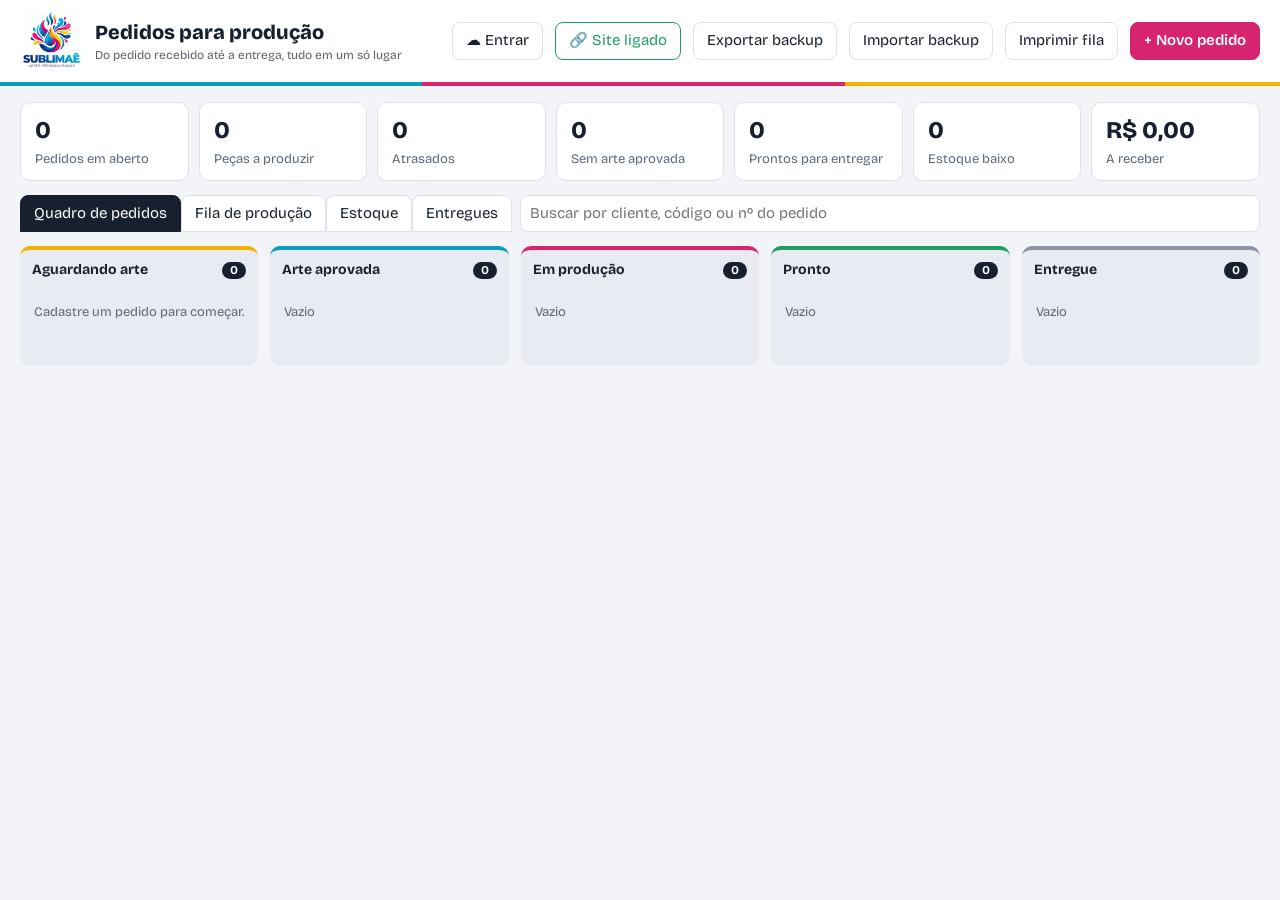
==== commit 31659663: "Add files via upload" ====
--- a/sublimae-producao.html
+++ b/sublimae-producao.html
@@ -86,12 +86,14 @@
 .fpf{width:42px;height:42px;object-fit:cover;border-radius:4px;vertical-align:middle;margin-right:6px}
 #bSite.on{border-color:var(--grn);color:var(--grn)}#bSite.off{border-color:var(--yel)}
 .recw{background:#e8ebf1;border-radius:10px;padding:10px;text-align:center}.recw canvas{max-width:100%;height:auto;box-shadow:0 2px 10px #0002;border-radius:6px;background:#fff}
+#bNuvem.ok{border-color:var(--grn);color:var(--grn)}#bNuvem.err{border-color:var(--red);color:var(--red)}
 </style>
 </head>
 <body>
 <header>
   <img class="logo" alt="Sublimaê – Artes Personalizadas" src="[data-uri]">
   <h1>Pedidos para produção<small>Do pedido recebido até a entrega, tudo em um só lugar</small></h1>
+  <button id="bNuvem" title="Mesmos pedidos em qualquer aparelho">☁️ Entrar</button>
   <button id="bSite" title="Ligação com o catálogo do site">🔗 Site</button>
   <button id="bBackup">Exportar backup</button>
   <button id="bImport">Importar backup</button>
@@ -174,6 +176,15 @@
     <button type="button" id="rc-save" style="margin-top:6px">Salvar</button></details>
 </div>
 <div class="mf" style="flex-wrap:wrap"><button type="button" id="rec-img">Enviar imagem do recibo</button><button type="button" id="rec-pr">Imprimir / PDF</button><button class="pri" type="button" id="rec-wa">Enviar pelo WhatsApp</button></div></dialog>
+<dialog id="dnv"><form id="fnv" method="dialog"><div class="mh"><h2>Pedidos em qualquer aparelho</h2><button type="button" data-close>Fechar</button></div>
+<div class="mb" id="nv-login">
+  <p style="margin:0">Entre com o <b>mesmo usuário e senha do painel de admin do site</b>. Os pedidos, o estoque e as artes ficam guardados num repositório privado e aparecem iguais no celular e no computador.</p>
+  <div class="g"><div><label>Usuário</label><input id="nv-u" autocomplete="username"></div><div><label>Senha</label><input id="nv-s" type="password" autocomplete="current-password"></div></div>
+  <details><summary style="cursor:pointer;color:var(--mut);font-size:13px">Avançado</summary><label style="margin-top:6px">Repositório privado dos dados</label><input id="nv-r" placeholder="dono/sublimae-dados"></details>
+  <p id="nv-msg" class="empty" style="padding:0"></p>
+</div>
+<div class="mb" id="nv-in" hidden><p id="nv-st" style="margin:0"></p></div>
+<div class="mf"><button type="button" id="nv-sair" style="margin-right:auto;color:var(--red)" hidden>Sair deste aparelho</button><button type="button" id="nv-agora" hidden>Sincronizar agora</button><button class="pri" type="submit" id="nv-ok">Entrar</button></div></form></dialog>
 <datalist id="cat"></datalist>
 <div id="sheet"></div>
 
@@ -255,7 +266,7 @@
 let D={seq:0,pedidos:[]},edit=null,tab="q";
 try{const s=localStorage.getItem(KEY);if(s)D=JSON.parse(s)}catch(e){}
 const $=id=>document.getElementById(id),R=n=>"R$ "+(+n||0).toFixed(2).replace(".",","),E=s=>String(s??"").replace(/[&<>"]/g,c=>({"&":"&amp;","<":"&lt;",">":"&gt;",'"':"&quot;"}[c]));
-const save=()=>{try{localStorage.setItem(KEY,JSON.stringify(D))}catch(e){}};
+const save=()=>{try{localStorage.setItem(KEY,JSON.stringify(D))}catch(e){}if(window.aoSalvar)aoSalvar()};
 const today=()=>{const d=new Date();return new Date(d.getFullYear(),d.getMonth(),d.getDate())};
 const dt=s=>{const[a,b,c]=s.split("-");return new Date(+a,b-1,+c)};
 const fd=s=>s?s.split("-").reverse().join("/"):"—";
@@ -587,7 +598,105 @@
 {const av=avancar;avancar=function(p){const a=p.status;av(p);if(a<3&&p.status==3)abrirRecibo(p)};
  const se=setEtapa;setEtapa=function(p,n){const a=p.status,r=se(p,n);if(a<3&&p.status==3)setTimeout(()=>abrirRecibo(p),50);return r}}
 
-vincularNovos();render();estadoSite();buscarSite(false);
+/* ===== Nuvem: mesmos pedidos em qualquer aparelho =====
+   Guarda D em pedidos.json e as artes em artes/<id> num repositório privado do GitHub.
+   A chave é a mesma do painel do site (admin.json, cifrada com a senha). Cada aparelho guarda uma cópia local,
+   então funciona sem internet e sincroniza quando volta. Duas mudanças ao mesmo tempo são juntadas pedido a pedido. */
+const NVK="sublimae_nuvem_v1",NVAPI="https://api.github.com";
+const lsG=k=>{try{return JSON.parse(localStorage.getItem(k))}catch(e){return null}},lsS=(k,v)=>{try{v==null?localStorage.removeItem(k):localStorage.setItem(k,JSON.stringify(v))}catch(e){}};
+let NV=lsG(NVK);   // {token,repo,usuario,sha,base,sujo}
+const nvSave=()=>lsS(NVK,NV);
+let nvEstado="",nvRodando=false,nvDeNovo=false,nvTimer=0,nvAplicando=false,nvArtes=null;
+const clone=x=>JSON.parse(JSON.stringify(x)),Js=x=>JSON.stringify(x);
+const b64d=s=>{const b=atob(s.replace(/\s/g,"")),u=new Uint8Array(b.length);for(let i=0;i<b.length;i++)u[i]=b.charCodeAt(i);return u};
+const b64e=u=>{let s="";for(let i=0;i<u.length;i+=32768)s+=String.fromCharCode.apply(null,u.subarray(i,i+32768));return btoa(s)};
+async function nvChave(senha,salt){const k=await crypto.subtle.importKey("raw",new TextEncoder().encode(senha),"PBKDF2",false,["deriveKey"]);
+ return crypto.subtle.deriveKey({name:"PBKDF2",salt,iterations:250000,hash:"SHA-256"},k,{name:"AES-GCM",length:256},false,["decrypt"])}
+async function gh(caminho,opt={},accept){const r=await fetch(NVAPI+caminho,{...opt,cache:"no-store",headers:{Authorization:"Bearer "+NV.token,Accept:accept||"application/vnd.github+json",...(opt.body?{"Content-Type":"application/json"}:{})}});
+ if(r.status==401){const e=new Error("A chave do GitHub venceu ou foi trocada. Entre de novo.");e.sair=1;throw e}return r}
+const rota=p=>"/repos/"+NV.repo+"/contents/"+p;
+
+/* juntar: base = última versão da nuvem que este aparelho viu */
+function juntarLista(b,l,r,dono){const mb=new Map((b||[]).map(x=>[x.id,x])),ml=new Map((l||[]).map(x=>[x.id,x])),mr=new Map((r||[]).map(x=>[x.id,x])),out=[];
+ new Set([...mr.keys(),...ml.keys()]).forEach(id=>{const bi=mb.get(id),li=ml.get(id),ri=mr.get(id),lm=Js(li)!==Js(bi),rm=Js(ri)!==Js(bi);
+  let v=!lm?ri:!rm?li:(li||ri);if(v&&dono)v=dono(bi,li,ri,v);if(v)out.push(v)});return out}
+function juntar(B,L,R){B=B||{pedidos:[],est:{itens:[],rec:[],mov:[]}};const o={...R};
+ const primeira=!B.pedidos.length&&!(B.est.mov||[]).length;
+ o.pedidos=juntarLista(B.pedidos,L.pedidos,R.pedidos);
+ if(primeira){const lm=(L.est&&L.est.mov||[]).length,rm=(R.est&&R.est.mov||[]).length;o.est=clone(lm>rm?L.est:R.est)}
+ else{o.est={itens:juntarLista(B.est.itens,L.est.itens,R.est.itens,(bi,li,ri,v)=>li&&ri?{...v,saldo:r3(ri.saldo+li.saldo-(bi?bi.saldo:0))}:v),
+  rec:Js(L.est.rec)!==Js(B.est.rec)?L.est.rec:R.est.rec,mov:[]};
+  const vis=new Set();[...(L.est.mov||[]),...(R.est.mov||[])].forEach(m=>{const k=m.t+m.i+m.q;if(!vis.has(k)){vis.add(k);o.est.mov.push(m)}});
+  o.est.mov.sort((a,b)=>b.t.localeCompare(a.t));o.est.mov.length=Math.min(o.est.mov.length,1000)}
+ o.recibo=Js(L.recibo)!==Js(B.recibo)?L.recibo:R.recibo;
+ o.seq=Math.max(L.seq||0,R.seq||0,...o.pedidos.map(p=>p.num||0));
+ const rn=new Set((R.pedidos||[]).map(p=>p.num)),bid=new Set(B.pedidos.map(p=>p.id)),rid=new Set((R.pedidos||[]).map(p=>p.id));
+ o.pedidos.forEach(p=>{if(!bid.has(p.id)&&!rid.has(p.id)&&rn.has(p.num))p.num=++o.seq});
+ return o}
+
+async function nvLer(){const r=await gh(rota("pedidos.json")+"?v="+Date.now());if(r.status==404)return null;if(!r.ok)throw new Error("GitHub "+r.status);
+ const j=await r.json();let c=j.content;if(!c){const b=await gh("/repos/"+NV.repo+"/git/blobs/"+j.sha);c=(await b.json()).content}
+ return {sha:j.sha,d:JSON.parse(new TextDecoder().decode(b64d(c)))}}
+async function nvGravar(){const body={message:"Pedidos "+new Date().toLocaleString("pt-BR"),content:b64e(new TextEncoder().encode(JSON.stringify(D)))};if(NV.sha)body.sha=NV.sha;
+ const r=await gh(rota("pedidos.json"),{method:"PUT",body:JSON.stringify(body)});if(r.status==409||r.status==422)return false;if(!r.ok)throw new Error("GitHub "+r.status);
+ NV.sha=(await r.json()).content.sha;NV.base=clone(D);NV.sujo=false;nvSave();return true}
+function aplicar(d){nvAplicando=true;D=d;ensureEst();save();nvAplicando=false;render()}
+async function nvSync(){if(!NV||!NV.token)return;if(nvRodando){nvDeNovo=true;return}
+ if(document.querySelector("dialog#dlg[open],dialog#dmov[open],dialog#dit[open]")){nvAgendar(4000);return}
+ nvRodando=true;nvMostrar("sync");
+ try{for(let t=0;t<4;t++){const r=await nvLer();
+   if(r&&r.sha!==NV.sha){const novo=NV.sujo||!NV.base?juntar(NV.base,D,r.d):r.d;NV.sha=r.sha;NV.base=clone(r.d);if(Js(novo)!==Js(r.d))NV.sujo=true;nvSave();aplicar(novo)}
+   else if(!r&&!NV.sha)NV.sujo=true;
+   if(!NV.sujo||await nvGravar())break}
+  await nvArtesSync();nvMostrar(NV.sujo?"err":"ok")}
+ catch(e){if(e.sair){nvSair();toast(e.message)}nvMostrar("off",e.message)}
+ finally{nvRodando=false;if(nvDeNovo){nvDeNovo=false;nvAgendar(300)}}}
+function nvAgendar(ms){clearTimeout(nvTimer);nvTimer=setTimeout(nvSync,ms)}
+window.aoSalvar=()=>{if(!NV||nvAplicando)return;NV.sujo=true;nvSave();nvMostrar("sync");nvAgendar(1500)};
+
+/* artes */
+async function nvArtesSync(){if(nvArtes==null){const r=await gh(rota("artes")+"?v="+Date.now());nvArtes=new Set(r.ok?(await r.json()).map(f=>f.name):[])}
+ for(const p of D.pedidos)for(const a of p.artes||[]){if(nvArtes.has(a.id))continue;let b;try{b=await idb("readonly",s=>s.get(a.id))}catch(e){}if(!b)continue;
+  const r=await gh(rota("artes/"+a.id),{method:"PUT",body:JSON.stringify({message:"Arte "+a.id,content:b64e(new Uint8Array(await b.arrayBuffer()))})});
+  if(r.ok||r.status==422)nvArtes.add(a.id)}}
+async function nvBaixarArte(id){if(!NV||!NV.token)return null;try{const r=await gh(rota("artes/"+id),{},"application/vnd.github.raw");if(!r.ok)return null;
+ const a=findArt(id),b=new Blob([await r.arrayBuffer()],{type:(a&&a.tipo)||"image/png"});await idb("readwrite",s=>s.put(b,id));return b}catch(e){return null}}
+{const u0=url;url=async function(id){let u=await u0(id);if(!u&&await nvBaixarArte(id))u=await u0(id);return u}}
+{const bk=$("bBackup").onclick;$("bBackup").onclick=async()=>{if(NV){toast("Juntando as artes da nuvem para o backup…");for(const p of D.pedidos)for(const a of p.artes||[]){try{if(!await idb("readonly",s=>s.get(a.id)))await nvBaixarArte(a.id)}catch(e){}}}return bk()}}
+
+/* tela */
+let nvErro="";
+function nvMostrar(st,msg){nvEstado=st;nvErro=msg||"";const b=$("bNuvem");
+ b.className=!NV?"":st=="ok"?"ok":st=="off"?"err":"";
+ b.textContent=!NV?"☁️ Entrar":st=="sync"?"☁️ Salvando…":st=="off"?"☁️ Sem conexão":st=="err"?"☁️ Pendente":"☁️ Sincronizado";
+ if($("dnv").open)nvTela()}
+function nvTela(){const dentro=!!NV;$("nv-login").style.display=dentro?"none":"";$("nv-in").style.display=dentro?"":"none";$("nv-sair").hidden=!dentro;$("nv-agora").hidden=!dentro;$("nv-ok").hidden=dentro;
+ if(dentro)$("nv-st").innerHTML=`Conectado como <b>${E(NV.usuario)}</b> • dados em <b>${E(NV.repo)}</b> (privado).<br>`+
+  (nvEstado=="off"?`<span class="tag late">Sem conexão</span> ${E(nvErro)}. Tudo continua salvo neste aparelho e sobe quando a internet voltar.`
+  :NV.sujo?`<span class="tag soon">Enviando mudanças…</span>`:`<span class="tag ok">Tudo sincronizado</span> Os outros aparelhos pegam as mudanças ao abrir ou voltar para a tela (e a cada minuto).`)}
+$("bNuvem").onclick=()=>{$("nv-msg").textContent="";if(!NV){$("nv-u").value="";$("nv-s").value=""}nvTela();$("dnv").showModal()};
+$("nv-agora").onclick=()=>nvSync();
+function nvSair(){NV=null;nvArtes=null;lsS(NVK,null);nvMostrar("")}
+$("nv-sair").onclick=()=>{if(confirm("Sair deste aparelho? Os pedidos continuam neste aparelho e na nuvem; ele só para de sincronizar.")){nvSair();$("dnv").close()}};
+$("fnv").addEventListener("submit",async e=>{if(NV)return;e.preventDefault();const u=$("nv-u").value.trim(),s=$("nv-s").value,msg=t=>$("nv-msg").textContent=t;
+ if(!u||!s)return msg("Digite usuário e senha.");msg("Entrando…");
+ try{const base=siteBase();if(!base)return msg("Abra este sistema pelo link do site (ou ligue o site em 🔗 Site).");
+  const r=await fetch(base+"admin.json?v="+Date.now(),{cache:"no-store"});if(!r.ok)return msg("O painel de admin do site ainda não foi configurado.");
+  const a=await r.json();if(a.usuario&&a.usuario.toLowerCase()!==u.toLowerCase())return msg("Usuário ou senha errados.");
+  let token;try{token=new TextDecoder().decode(await crypto.subtle.decrypt({name:"AES-GCM",iv:b64d(a.iv)},await nvChave(s,b64d(a.salt)),b64d(a.chave)))}catch(x){return msg("Usuário ou senha errados.")}
+  const repo=$("nv-r").value.trim()||(a.repo||"").split("/")[0]+"/sublimae-dados";
+  NV={token,repo,usuario:u,sha:null,base:null,sujo:true};
+  const t=await gh("/repos/"+repo);
+  if(!t.ok){NV=null;return msg(t.status==404?`Não encontrei o repositório ${repo}, ou a chave não tem acesso a ele. Veja o passo a passo do Sidney.`:"O GitHub recusou ("+t.status+").")}
+  if(!(await t.json()).private&&!confirm("Atenção: o repositório "+repo+" é PÚBLICO. Os pedidos têm nome e telefone de clientes. Usar mesmo assim?")){NV=null;return msg("Torne o repositório privado no GitHub e tente de novo.")}
+  nvSave();$("dnv").close();toast("Entrou! Sincronizando os pedidos…");await nvSync();toast("Pronto: os pedidos agora são os mesmos em qualquer aparelho em que ela entrar.")}
+ catch(x){NV=null;msg("Não consegui entrar: "+x.message)}});
+document.addEventListener("visibilitychange",()=>{if(!document.hidden)nvAgendar(200)});
+window.addEventListener("online",()=>nvAgendar(200));
+$("dlg").addEventListener("close",()=>{if(NV)nvAgendar(800)});
+setInterval(()=>{if(!document.hidden)nvSync()},60000);
+
+vincularNovos();render();estadoSite();buscarSite(false);nvMostrar(NV?"sync":"");if(NV)nvSync();
 </script>
 </body>
 </html>
